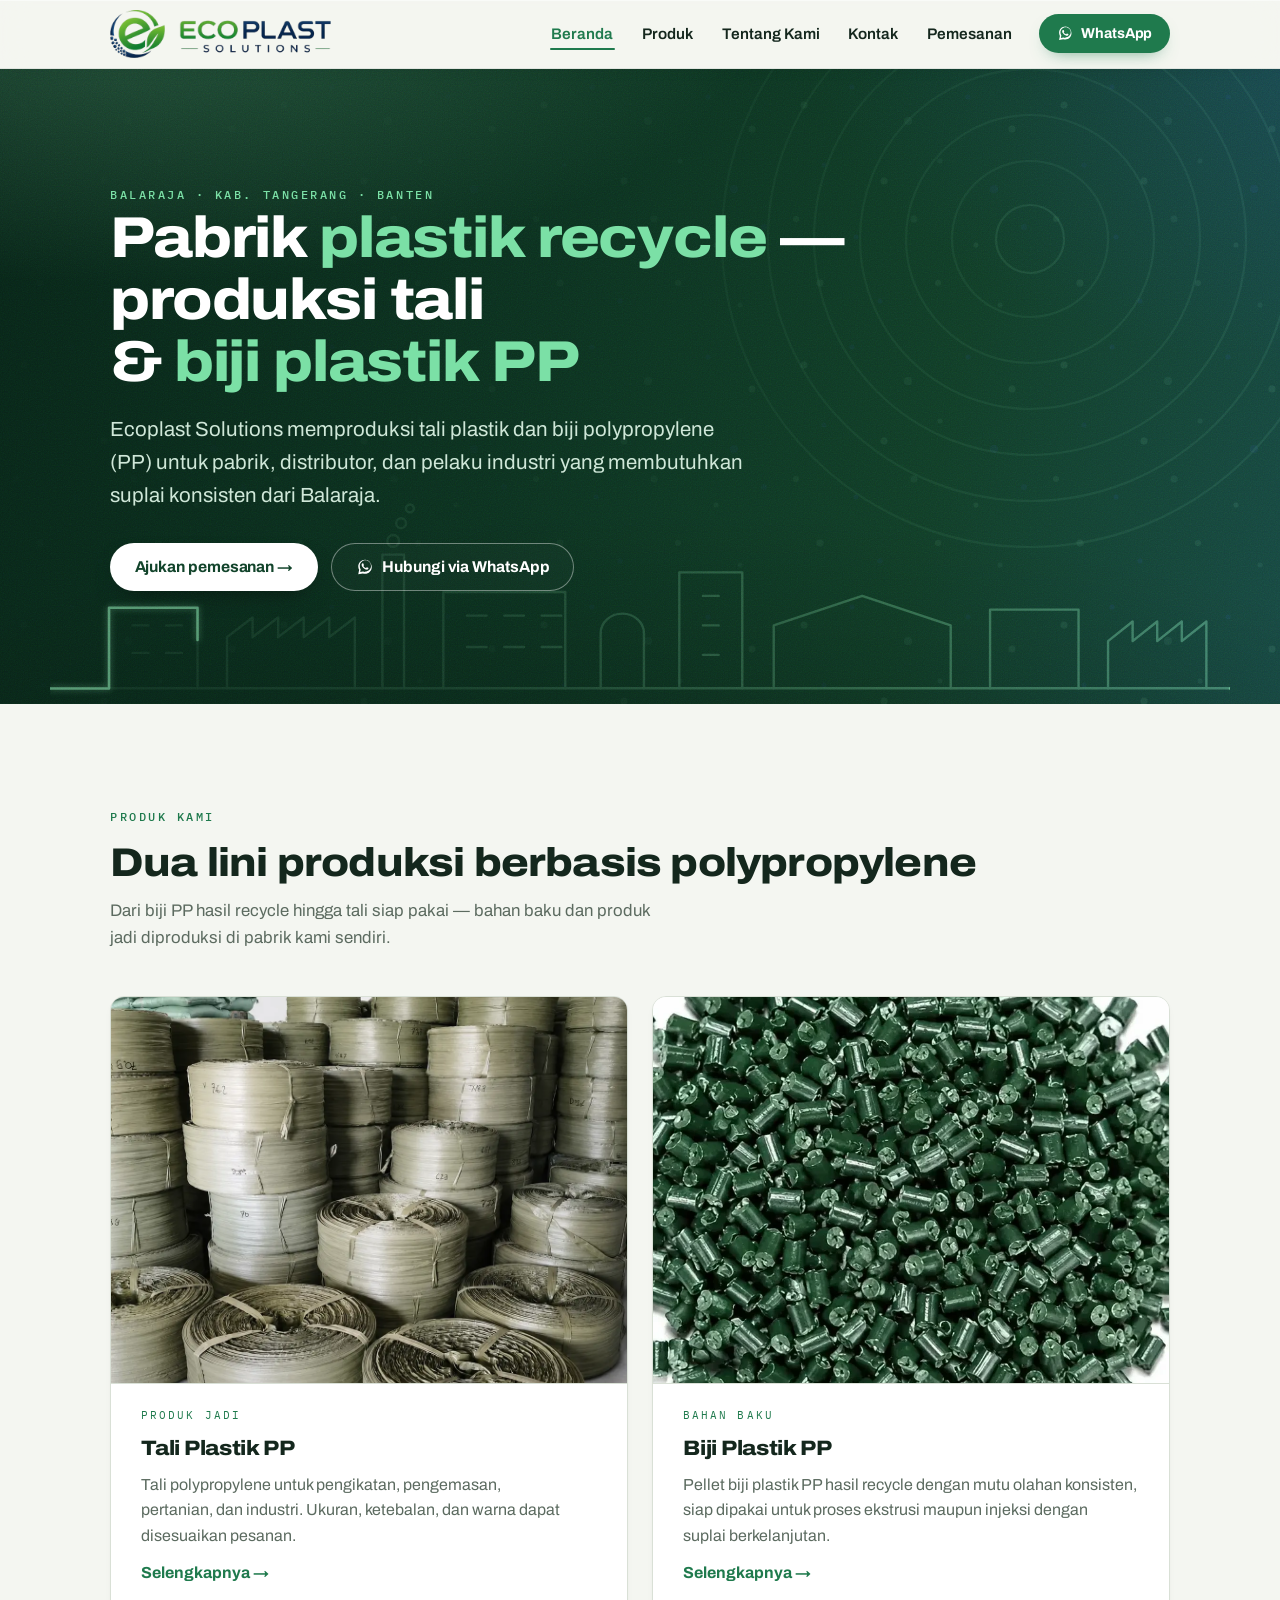
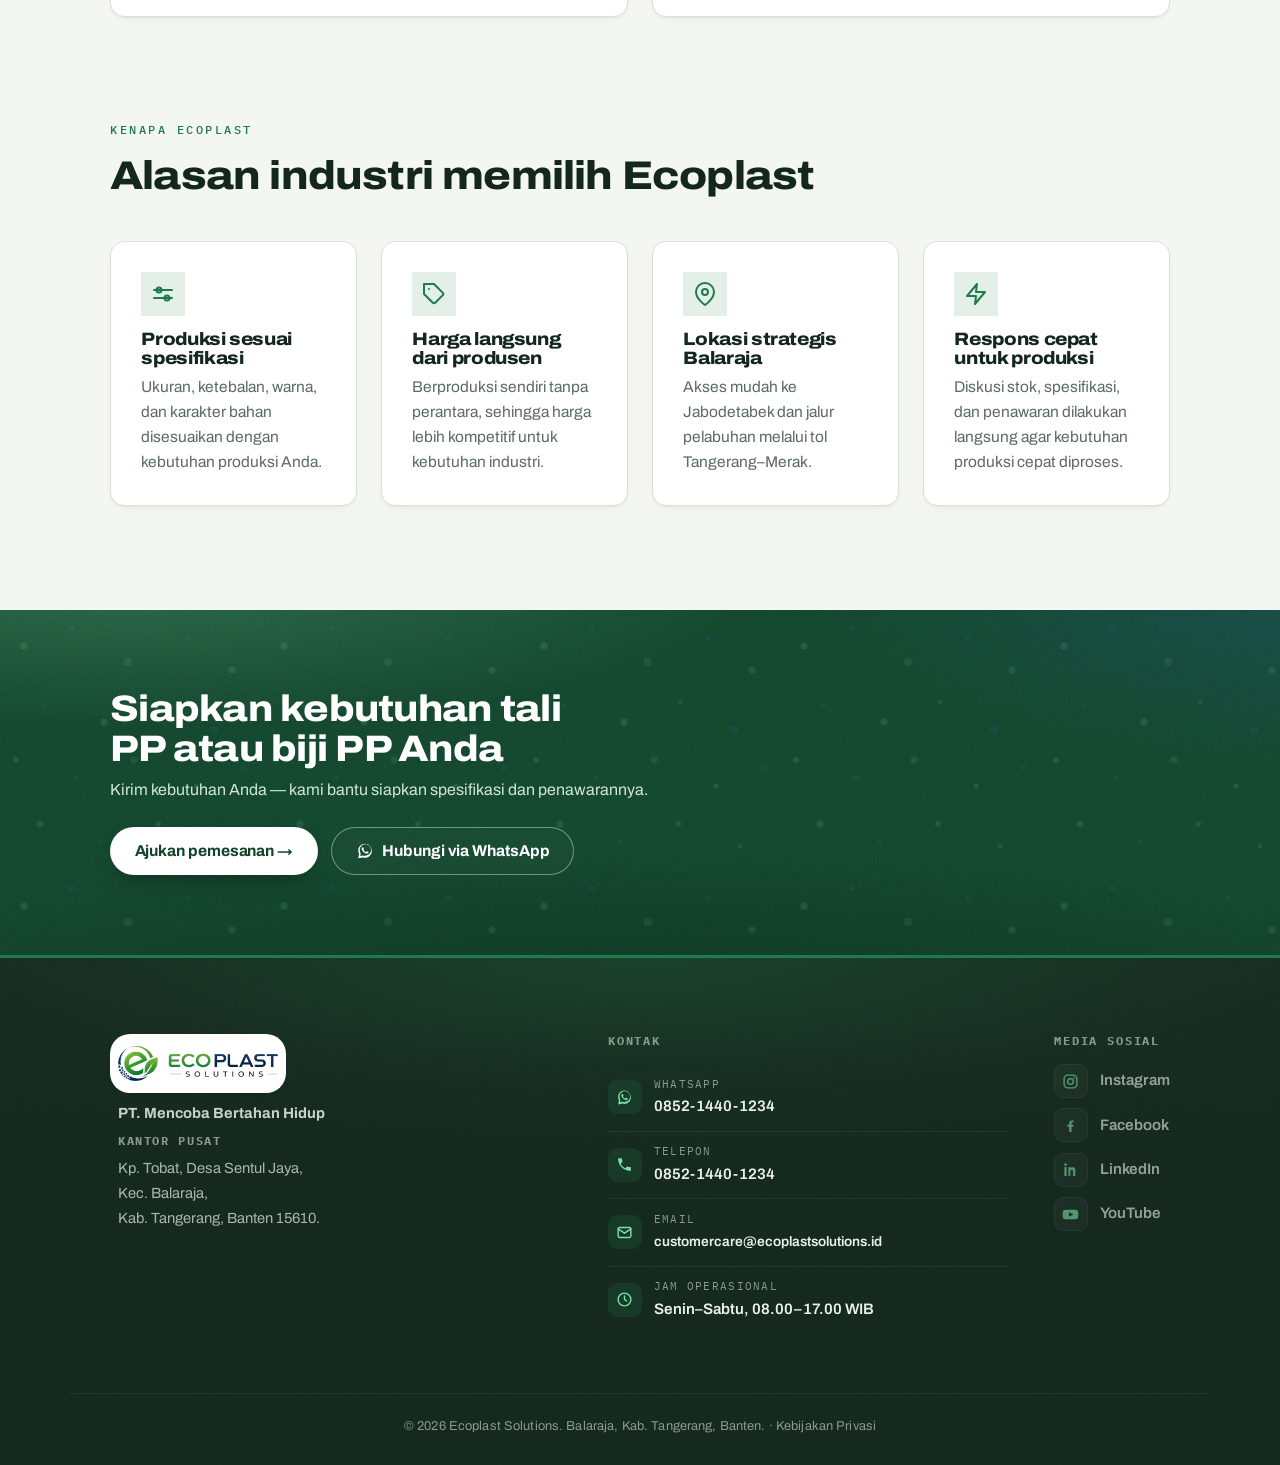
==== index.html @ 9cff0c55 "Zoom galeri mesin dikalemkan; judul Lokasi diganti Dua permintaan pemilik dalam satu perubahan.  1. " ====
<!DOCTYPE html>
<html lang="id">
<head>
  <meta charset="UTF-8" />
  <meta name="viewport" content="width=device-width, initial-scale=1.0" />
  <title>Pabrik Plastik Recycle — Tali & Biji Plastik PP | Ecoplast Solutions</title>
  <meta name="description" content="Pabrik plastik recycle yang memproduksi biji plastik PP dan tali plastik PP untuk kebutuhan industri. Ecoplast Solutions — Balaraja, Kab. Tangerang, Banten." />
  <meta name="keywords" content="tali plastik, biji plastik, polypropylene, PP, produsen tali plastik PP, pabrik biji plastik, pabrik plastik recycle, pabrik plastik recycle biji plastik, pabrik daur ulang plastik, Ecoplast Solutions, Indonesia, Tangerang, Balaraja, Banten" />
  <meta name="robots" content="index, follow, max-snippet:-1, max-image-preview:large" />

  <link rel="canonical" href="https://ecoplastsolutions.id/" />
  <meta property="og:type" content="website" />
  <meta property="og:site_name" content="Ecoplast Solutions" />
  <meta property="og:locale" content="id_ID" />
  <meta property="og:title" content="Pabrik Plastik Recycle — Tali & Biji Plastik PP | Ecoplast Solutions" />
  <meta property="og:description" content="Pabrik plastik recycle: biji plastik PP dan tali plastik PP untuk pabrik, distributor, dan pelaku industri. Balaraja, Kab. Tangerang, Banten." />
  <meta property="og:url" content="https://ecoplastsolutions.id/" />
  <meta property="og:image" content="https://ecoplastsolutions.id/assets/og-image.png" />
  <meta property="og:image:width" content="1200" />
  <meta property="og:image:height" content="630" />
  <meta property="og:image:alt" content="Logo Ecoplast Solutions — produksi tali plastik &amp; biji plastik PP, Balaraja, Kab. Tangerang, Banten" />
  <meta name="twitter:card" content="summary_large_image" />

  <meta name="geo.region" content="ID-BT" />
  <meta name="geo.placename" content="Balaraja, Kabupaten Tangerang" />
  <meta name="geo.position" content="-6.2077458;106.4389806" />
  <meta name="ICBM" content="-6.2077458, 106.4389806" />

  <link rel="icon" href="/favicon.ico" sizes="16x16 32x32 48x48" />
  <link rel="icon" type="image/png" href="/favicon-32x32.png" sizes="32x32" />
  <link rel="icon" type="image/png" href="/favicon-48x48.png" sizes="48x48" />
  <link rel="apple-touch-icon" href="/apple-touch-icon.png" />
  <meta name="theme-color" content="#12442B" />
  <meta name="msapplication-TileColor" content="#12442B" />

  <link rel="preconnect" href="https://fonts.googleapis.com" />
  <link rel="preconnect" href="https://fonts.gstatic.com" crossorigin />
  <link href="https://fonts.googleapis.com/css2?family=Archivo:wght@400;500;600;700;800;900&family=IBM+Plex+Mono:wght@400;500&display=swap" rel="stylesheet" />
  <link rel="stylesheet" href="/styles.css?v=20260905s" />
  <link rel="stylesheet" href="/responsive.css?v=20260905s" />

  <script type="application/ld+json">
  {
    "@context": "https://schema.org",
    "@graph": [
      {
        "@type": "LocalBusiness",
        "@id": "https://ecoplastsolutions.id/#business",
        "name": "Ecoplast Solutions",
        "legalName": "PT. Mencoba Bertahan Hidup",
        "url": "https://ecoplastsolutions.id/",
        "logo": "https://ecoplastsolutions.id/assets/logo-full.png",
        "image": "https://ecoplastsolutions.id/assets/og-image.png",
        "description": "Pabrik plastik recycle yang memproduksi tali plastik dan biji plastik polypropylene (PP) untuk kebutuhan industri di Balaraja, Kabupaten Tangerang, Banten.",
        "keywords": "tali plastik PP, biji plastik PP, polypropylene, produsen plastik, pabrik plastik recycle, pabrik plastik recycle biji plastik, daur ulang plastik, Balaraja, Kabupaten Tangerang, Banten, Indonesia",
        "telephone": "+6285214401234",
        "email": "customercare@ecoplastsolutions.id",
        "address": {
          "@type": "PostalAddress",
          "streetAddress": "Kp. Tobat, Desa Sentul Jaya, Kec. Balaraja, Kab. Tangerang",
          "addressLocality": "Balaraja",
          "addressRegion": "Banten",
          "postalCode": "15610",
          "addressCountry": "ID"
        },
        "geo": {
          "@type": "GeoCoordinates",
          "latitude": -6.2077458,
          "longitude": 106.4389806
        },
        "hasMap": "https://www.google.com/maps?cid=893561851054800034",
        "openingHoursSpecification": [
          {
            "@type": "OpeningHoursSpecification",
            "dayOfWeek": [
              "Monday",
              "Tuesday",
              "Wednesday",
              "Thursday",
              "Friday",
              "Saturday"
            ],
            "opens": "08:00",
            "closes": "17:00"
          }
        ],
        "areaServed": [
          {
            "@type": "Country",
            "name": "Indonesia"
          },
          {
            "@type": "AdministrativeArea",
            "name": "Banten"
          },
          {
            "@type": "AdministrativeArea",
            "name": "DKI Jakarta"
          },
          {
            "@type": "AdministrativeArea",
            "name": "Jawa Barat"
          }
        ]
      },
      {
        "@type": "WebSite",
        "@id": "https://ecoplastsolutions.id/#website",
        "url": "https://ecoplastsolutions.id/",
        "name": "Ecoplast Solutions",
        "inLanguage": "id-ID",
        "publisher": {
          "@id": "https://ecoplastsolutions.id/#business"
        }
      },
      {
        "@type": "WebPage",
        "@id": "https://ecoplastsolutions.id/#webpage",
        "url": "https://ecoplastsolutions.id/",
        "name": "Pabrik Plastik Recycle — Tali & Biji Plastik PP | Ecoplast Solutions",
        "isPartOf": {
          "@id": "https://ecoplastsolutions.id/#website"
        },
        "about": {
          "@id": "https://ecoplastsolutions.id/#business"
        },
        "inLanguage": "id-ID"
      }
    ]
  }
  </script>
  <script>document.documentElement.classList.add('has-js');</script>
</head>
<body>
  <a class="skip-link" href="#main">Lewati ke konten</a>

  <header class="site-header">
    <div class="container">
      <a class="brand" href="/" aria-label="Ecoplast Solutions — Beranda">
        <img class="brand__mark" src="/assets/logo-lockup.png?v=1" width="570" height="124" alt="Ecoplast Solutions" />
      </a>
      <input type="checkbox" id="nav-toggle" class="nav-toggle" aria-label="Buka menu navigasi" autocomplete="off" />
      <label class="nav-burger" for="nav-toggle"><span></span><span></span><span></span></label>
      <label class="nav-overlay" for="nav-toggle" aria-hidden="true"></label>
      <nav class="nav" aria-label="Navigasi utama">
        <ul class="nav__links">
          <li><a class="nav__link" href="/" aria-current="page">Beranda</a></li>
          <li><a class="nav__link" href="/produk.html">Produk</a></li>
          <li><a class="nav__link" href="/tentang.html">Tentang Kami</a></li>
          <li><a class="nav__link" href="/kontak.html">Kontak</a></li>
          <li><a class="nav__link" href="/pemesanan.html">Pemesanan</a></li>
        </ul>
        <a class="btn btn--wa nav__cta" href="https://wa.me/6285214401234?text=Halo%20Ecoplast%20Solutions%2C%20saya%20ingin%20bertanya." target="_blank" rel="noopener">
          <svg class="wa-ico" viewBox="0 0 32 32" aria-hidden="true" fill="currentColor"><path d="M16.04 3C9.4 3 4 8.4 4 15.04c0 2.12.55 4.19 1.6 6.02L4 29l8.13-1.55a12 12 0 0 0 3.9.66h.01C22.68 28.1 28 22.7 28 16.06 28 9.42 22.68 3 16.04 3zm0 21.9c-1.2 0-2.38-.24-3.48-.72l-.25-.1-4.83.92.92-4.7-.16-.25a9.9 9.9 0 0 1-1.53-5.9c0-5.5 4.48-9.98 9.98-9.98 5.5 0 9.9 4.48 9.9 9.98 0 5.5-4.48 9.75-9.98 9.75zm5.46-7.38c-.3-.15-1.77-.87-2.04-.97-.27-.1-.47-.15-.67.15-.2.3-.77.97-.94 1.17-.17.2-.35.22-.65.07-.3-.15-1.26-.46-2.4-1.48-.89-.79-1.49-1.77-1.66-2.07-.17-.3-.02-.46.13-.61.13-.13.3-.35.45-.52.15-.17.2-.3.3-.5.1-.2.05-.37-.02-.52-.08-.15-.67-1.62-.92-2.22-.24-.58-.49-.5-.67-.51l-.57-.01c-.2 0-.52.07-.8.37-.27.3-1.05 1.02-1.05 2.5 0 1.47 1.07 2.89 1.22 3.09.15.2 2.1 3.2 5.08 4.49.71.31 1.26.49 1.69.63.71.22 1.36.19 1.87.12.57-.09 1.77-.72 2.02-1.42.25-.7.25-1.3.17-1.42-.07-.13-.27-.2-.57-.35z"/></svg>
          WhatsApp
        </a>
      </nav>
    </div>
  </header>

  <main id="main">

    <!-- Hero -->
    <section class="hero dotted hero--factory">
      <!-- Cahaya berjalan menyusuri siluet skyline pabrik. Layer statis redup =
           background CSS .hero--factory; overlay ini hanya segmen cahaya terang
           yang mengalir. Murni CSS/SVG; dimatikan saat prefers-reduced-motion. -->
      <svg class="hero__skyline" viewBox="0 0 1200 230" fill="none" aria-hidden="true" focusable="false">
        <path class="hero__skyline-run" pathLength="1000"
          d="M0 214 H60 V132 H150 V214 H180 V162 L206 142 L206 162 L232 142 L232 162 L258 142 L258 162 L284 142 L284 162 L310 142 L310 214 H338 V78 H360 V214 H400 V116 H524 V214 H560 V158 a22 20 0 0 1 44 0 V214 H640 V96 H704 V214 H736 V150 L826 120 L916 150 V214 H956 V134 H1046 V214 H1076 V166 L1101 146 L1101 166 L1126 146 L1126 166 L1151 146 L1151 166 L1176 146 L1176 214 H1200" />
      </svg>
      <div class="container">
        <div class="hero__inner">
          <span class="eyebrow on-dark">Balaraja · Kab. Tangerang · Banten</span>
          <h1>Pabrik <span class="hl-light">plastik recycle</span> — produksi tali &amp; <span class="hl-light">biji plastik PP</span></h1>
          <p class="hero__lead">Ecoplast Solutions memproduksi tali plastik dan biji polypropylene (PP) untuk pabrik, distributor, dan pelaku industri yang membutuhkan suplai konsisten dari Balaraja.</p>
          <div class="hero__actions">
            <a class="btn btn--on-dark" href="/pemesanan.html">Ajukan pemesanan →</a>
            <a class="btn btn--ghost-dark" href="https://wa.me/6285214401234?text=Halo%20Ecoplast%20Solutions%2C%20saya%20tertarik%20dengan%20tali%20plastik%20dan%20biji%20plastik%20PP." target="_blank" rel="noopener">
              <svg class="wa-ico" viewBox="0 0 32 32" aria-hidden="true" fill="currentColor"><path d="M16.04 3C9.4 3 4 8.4 4 15.04c0 2.12.55 4.19 1.6 6.02L4 29l8.13-1.55a12 12 0 0 0 3.9.66h.01C22.68 28.1 28 22.7 28 16.06 28 9.42 22.68 3 16.04 3zm0 21.9c-1.2 0-2.38-.24-3.48-.72l-.25-.1-4.83.92.92-4.7-.16-.25a9.9 9.9 0 0 1-1.53-5.9c0-5.5 4.48-9.98 9.98-9.98 5.5 0 9.9 4.48 9.9 9.98 0 5.5-4.48 9.75-9.98 9.75zm5.46-7.38c-.3-.15-1.77-.87-2.04-.97-.27-.1-.47-.15-.67.15-.2.3-.77.97-.94 1.17-.17.2-.35.22-.65.07-.3-.15-1.26-.46-2.4-1.48-.89-.79-1.49-1.77-1.66-2.07-.17-.3-.02-.46.13-.61.13-.13.3-.35.45-.52.15-.17.2-.3.3-.5.1-.2.05-.37-.02-.52-.08-.15-.67-1.62-.92-2.22-.24-.58-.49-.5-.67-.51l-.57-.01c-.2 0-.52.07-.8.37-.27.3-1.05 1.02-1.05 2.5 0 1.47 1.07 2.89 1.22 3.09.15.2 2.1 3.2 5.08 4.49.71.31 1.26.49 1.69.63.71.22 1.36.19 1.87.12.57-.09 1.77-.72 2.02-1.42.25-.7.25-1.3.17-1.42-.07-.13-.27-.2-.57-.35z"/></svg>
              Hubungi via WhatsApp
            </a>
          </div>
        </div>
      </div>
    </section>

    <!-- Ringkasan produk -->
    <section class="section">
      <div class="container">
        <div class="sec-head">
          <span class="eyebrow">Produk kami</span>
          <h2 class="h2-nowrap-lg">Dua lini produksi berbasis&nbsp;polypropylene</h2>
          <p>Dari biji PP hasil recycle hingga tali siap pakai — bahan baku dan produk jadi diproduksi di pabrik kami sendiri.</p>
        </div>
        <div class="grid grid--2">
          <a class="card pcard" href="/produk.html#tali">
            <div class="pcard__media">
              <img class="pcard__img" src="/assets/product/tali.webp" alt="Gulungan tali plastik PP di gudang produksi" width="1086" height="1448" loading="lazy" />
            </div>
            <span class="pcard__tag">Produk jadi</span>
            <h3>Tali Plastik PP</h3>
            <p>Tali polypropylene untuk pengikatan, pengemasan, pertanian, dan industri. Ukuran, ketebalan, dan warna dapat disesuaikan pesanan.</p>
            <span class="pcard__more">Selengkapnya →</span>
          </a>
          <a class="card pcard" href="/produk.html#biji">
            <div class="pcard__media">
              <img class="pcard__img" src="/assets/product/biji1.webp" alt="Biji plastik PP (pellet) warna hijau" width="789" height="1052" loading="lazy" />
            </div>
            <span class="pcard__tag">Bahan baku</span>
            <h3>Biji Plastik PP</h3>
            <p>Pellet biji plastik PP hasil recycle dengan mutu olahan konsisten, siap dipakai untuk proses ekstrusi maupun injeksi dengan suplai berkelanjutan.</p>
            <span class="pcard__more">Selengkapnya →</span>
          </a>
        </div>
      </div>
    </section>

    <!-- Keunggulan -->
    <section class="section" style="padding-top:0">
      <div class="container">
        <div class="sec-head">
          <span class="eyebrow">Kenapa Ecoplast</span>
          <h2 class="h2-nowrap-lg">Alasan industri memilih Ecoplast</h2>
        </div>
        <div class="grid grid--4">
          <div class="card feature">
            <span class="feature__ico">
              <svg width="24" height="24" viewBox="0 0 24 24" fill="none" stroke="currentColor" stroke-width="2" stroke-linecap="round" stroke-linejoin="round" aria-hidden="true">
                <line x1="3" y1="8" x2="21" y2="8" />
                <line x1="3" y1="16" x2="21" y2="16" />
                <circle cx="8" cy="8" r="2.5" />
                <circle cx="16" cy="16" r="2.5" />
              </svg>
            </span>
            <h3>Produksi sesuai spesifikasi</h3>
            <p>Ukuran, ketebalan, warna, dan karakter bahan disesuaikan dengan kebutuhan produksi Anda.</p>
          </div>
          <div class="card feature">
            <span class="feature__ico">
              <svg width="24" height="24" viewBox="0 0 24 24" fill="none" stroke="currentColor" stroke-width="2" stroke-linecap="round" stroke-linejoin="round" aria-hidden="true">
                <path d="M20.59 13.41l-7.17 7.17a2 2 0 0 1-2.83 0L2 12V2h10l8.59 8.59a2 2 0 0 1 0 2.82z" />
                <line x1="7" y1="7" x2="7.01" y2="7" />
              </svg>
            </span>
            <h3>Harga langsung dari produsen</h3>
            <p>Berproduksi sendiri tanpa perantara, sehingga harga lebih kompetitif untuk kebutuhan industri.</p>
          </div>
          <div class="card feature">
            <span class="feature__ico">
              <svg width="24" height="24" viewBox="0 0 24 24" fill="none" stroke="currentColor" stroke-width="2" stroke-linecap="round" stroke-linejoin="round" aria-hidden="true">
                <path d="M21 10c0 7-9 13-9 13s-9-6-9-13a9 9 0 0 1 18 0z" />
                <circle cx="12" cy="10" r="3" />
              </svg>
            </span>
            <h3>Lokasi strategis Balaraja</h3>
            <p>Akses mudah ke Jabodetabek dan jalur pelabuhan melalui tol Tangerang–Merak.</p>
          </div>
          <div class="card feature">
            <span class="feature__ico">
              <svg width="24" height="24" viewBox="0 0 24 24" fill="none" stroke="currentColor" stroke-width="2" stroke-linecap="round" stroke-linejoin="round" aria-hidden="true">
                <polygon points="13 2 3 14 12 14 11 22 21 10 12 10 13 2" />
              </svg>
            </span>
            <h3>Respons cepat untuk produksi</h3>
            <p>Diskusi stok, spesifikasi, dan penawaran dilakukan langsung agar kebutuhan produksi cepat diproses.</p>
          </div>
        </div>
      </div>
    </section>

    <!-- CTA band -->
    <section class="cta-band dotted">
      <div class="container">
        <div>
          <h2>Siapkan kebutuhan tali PP atau biji PP Anda</h2>
          <p>Kirim kebutuhan Anda — kami bantu siapkan spesifikasi dan penawarannya.</p>
        </div>
        <div class="cta-band__actions">
          <a class="btn btn--on-dark" href="/pemesanan.html">Ajukan pemesanan →</a>
          <a class="btn btn--ghost-dark" href="https://wa.me/6285214401234?text=Halo%20Ecoplast%20Solutions%2C%20saya%20butuh%20tali%20PP%20atau%20bahan%20baku%20biji%20PP." target="_blank" rel="noopener">
            <svg class="wa-ico" viewBox="0 0 32 32" aria-hidden="true" fill="currentColor"><path d="M16.04 3C9.4 3 4 8.4 4 15.04c0 2.12.55 4.19 1.6 6.02L4 29l8.13-1.55a12 12 0 0 0 3.9.66h.01C22.68 28.1 28 22.7 28 16.06 28 9.42 22.68 3 16.04 3zm0 21.9c-1.2 0-2.38-.24-3.48-.72l-.25-.1-4.83.92.92-4.7-.16-.25a9.9 9.9 0 0 1-1.53-5.9c0-5.5 4.48-9.98 9.98-9.98 5.5 0 9.9 4.48 9.9 9.98 0 5.5-4.48 9.75-9.98 9.75zm5.46-7.38c-.3-.15-1.77-.87-2.04-.97-.27-.1-.47-.15-.67.15-.2.3-.77.97-.94 1.17-.17.2-.35.22-.65.07-.3-.15-1.26-.46-2.4-1.48-.89-.79-1.49-1.77-1.66-2.07-.17-.3-.02-.46.13-.61.13-.13.3-.35.45-.52.15-.17.2-.3.3-.5.1-.2.05-.37-.02-.52-.08-.15-.67-1.62-.92-2.22-.24-.58-.49-.5-.67-.51l-.57-.01c-.2 0-.52.07-.8.37-.27.3-1.05 1.02-1.05 2.5 0 1.47 1.07 2.89 1.22 3.09.15.2 2.1 3.2 5.08 4.49.71.31 1.26.49 1.69.63.71.22 1.36.19 1.87.12.57-.09 1.77-.72 2.02-1.42.25-.7.25-1.3.17-1.42-.07-.13-.27-.2-.57-.35z"/></svg>
            Hubungi via WhatsApp
          </a>
        </div>
      </div>
    </section>

  </main>

  <footer class="site-footer">
    <div class="container">
      <div class="foot-cols">
      <div class="foot-info">
        <a class="foot-brand" href="/" aria-label="Ecoplast Solutions — Beranda">
          <img class="foot-brand__mark" src="/assets/logo-lockup.png?v=1" width="570" height="124" alt="Ecoplast Solutions" />
        </a>
        <p class="foot-address">
          <span class="foot-address__org">PT. Mencoba Bertahan Hidup</span>
          <strong>Kantor Pusat</strong>
          Kp. Tobat, Desa Sentul Jaya, Kec. Balaraja,<br />
          Kab. Tangerang, Banten 15610.
        </p>
      </div>
      <div class="foot-col">
        <h3>Kontak</h3>
        <div class="fc">
          <div class="fc-row">
            <span class="fc-ico"><svg viewBox="0 0 32 32" fill="currentColor" aria-hidden="true"><path d="M16.04 3C9.4 3 4 8.4 4 15.04c0 2.12.55 4.19 1.6 6.02L4 29l8.13-1.55a12 12 0 0 0 3.9.66h.01C22.68 28.1 28 22.7 28 16.06 28 9.42 22.68 3 16.04 3zm0 21.9c-1.2 0-2.38-.24-3.48-.72l-.25-.1-4.83.92.92-4.7-.16-.25a9.9 9.9 0 0 1-1.53-5.9c0-5.5 4.48-9.98 9.98-9.98 5.5 0 9.9 4.48 9.9 9.98 0 5.5-4.48 9.75-9.98 9.75zm5.46-7.38c-.3-.15-1.77-.87-2.04-.97-.27-.1-.47-.15-.67.15-.2.3-.77.97-.94 1.17-.17.2-.35.22-.65.07-.3-.15-1.26-.46-2.4-1.48-.89-.79-1.49-1.77-1.66-2.07-.17-.3-.02-.46.13-.61.13-.13.3-.35.45-.52.15-.17.2-.3.3-.5.1-.2.05-.37-.02-.52-.08-.15-.67-1.62-.92-2.22-.24-.58-.49-.5-.67-.51l-.57-.01c-.2 0-.52.07-.8.37-.27.3-1.05 1.02-1.05 2.5 0 1.47 1.07 2.89 1.22 3.09.15.2 2.1 3.2 5.08 4.49.71.31 1.26.49 1.69.63.71.22 1.36.19 1.87.12.57-.09 1.77-.72 2.02-1.42.25-.7.25-1.3.17-1.42-.07-.13-.27-.2-.57-.35z"/></svg></span>
            <div>
              <span class="fc-label">WhatsApp</span>
              <a class="fc-val" href="https://wa.me/6285214401234?text=Halo%20Ecoplast%20Solutions%2C%20saya%20ingin%20bertanya." target="_blank" rel="noopener">0852-1440-1234</a>
            </div>
          </div>
          <hr class="fc-divider" />
          <div class="fc-row">
            <span class="fc-ico"><svg viewBox="0 0 24 24" fill="currentColor" aria-hidden="true"><path d="M6.6 10.8c1.4 2.8 3.8 5.1 6.6 6.6l2.2-2.2c.3-.3.7-.4 1-.2 1.1.4 2.3.6 3.6.6.6 0 1 .4 1 1V20c0 .6-.4 1-1 1C10.6 21 3 13.4 3 4c0-.6.4-1 1-1h3.5c.6 0 1 .4 1 1 0 1.2.2 2.4.6 3.6.1.4 0 .8-.3 1l-2.2 2.2z"/></svg></span>
            <div>
              <span class="fc-label">Telepon</span>
              <a class="fc-val" href="tel:+6285214401234">0852-1440-1234</a>
            </div>
          </div>
          <hr class="fc-divider" />
          <div class="fc-row">
            <span class="fc-ico"><svg viewBox="0 0 24 24" fill="none" stroke="currentColor" stroke-width="2" stroke-linecap="round" stroke-linejoin="round" aria-hidden="true"><rect x="3" y="5" width="18" height="14" rx="2"/><path d="m3 7 9 6 9-6"/></svg></span>
            <div>
              <span class="fc-label">Email</span>
              <a class="fc-val fc-val--email" href="mailto:customercare@ecoplastsolutions.id">customercare@<wbr />ecoplastsolutions.id</a>
            </div>
          </div>
          <hr class="fc-divider" />
          <div class="fc-row">
            <span class="fc-ico"><svg viewBox="0 0 24 24" fill="none" stroke="currentColor" stroke-width="2" stroke-linecap="round" stroke-linejoin="round" aria-hidden="true"><circle cx="12" cy="12" r="9"/><path d="M12 7v5l3 2"/></svg></span>
            <div>
              <span class="fc-label">Jam Operasional</span>
              <span class="fc-val">Senin–Sabtu, 08.00–17.00 WIB</span>
            </div>
          </div>
        </div>
      </div>
      <div class="foot-col">
        <h3>Media Sosial</h3>
        <ul class="foot-social">
          <li class="fsoc">
            <span class="fsoc-ico"><svg viewBox="0 0 24 24" fill="none" stroke="currentColor" stroke-width="2" aria-hidden="true"><rect x="3" y="3" width="18" height="18" rx="5"/><circle cx="12" cy="12" r="4"/><circle cx="17.2" cy="6.8" r="1.2" fill="currentColor" stroke="none"/></svg></span>
            <div>
              <span class="fsoc-name">Instagram</span>
            </div>
          </li>
          <li class="fsoc">
            <span class="fsoc-ico"><svg viewBox="0 0 24 24" fill="currentColor" aria-hidden="true"><path d="M13.5 21v-7.3h2.5l.4-2.9h-2.9V8.9c0-.8.2-1.4 1.4-1.4h1.5V4.9c-.3 0-1.3-.1-2.4-.1-2.3 0-3.9 1.4-3.9 4v2.1H7.6v2.9h2.5V21h3.4z"/></svg></span>
            <div>
              <span class="fsoc-name">Facebook</span>
            </div>
          </li>
          <li class="fsoc">
            <span class="fsoc-ico"><svg viewBox="0 0 24 24" fill="currentColor" aria-hidden="true"><path d="M6.94 5A1.94 1.94 0 1 1 3.06 5a1.94 1.94 0 0 1 3.88 0zM3.4 8.6h3.1V21H3.4V8.6zm5.7 0h2.97v1.7h.04c.41-.78 1.42-1.6 2.93-1.6 3.13 0 3.71 2.06 3.71 4.74V21h-3.1v-5.5c0-1.31-.02-3-1.83-3-1.83 0-2.11 1.43-2.11 2.9V21H9.1V8.6z"/></svg></span>
            <div>
              <span class="fsoc-name">LinkedIn</span>
            </div>
          </li>
          <li class="fsoc">
            <span class="fsoc-ico"><svg viewBox="0 0 24 24" fill="currentColor" aria-hidden="true"><path d="M23 12s0-3.2-.4-4.7c-.2-.8-.9-1.5-1.7-1.7C19.4 5.2 12 5.2 12 5.2s-7.4 0-8.9.4c-.8.2-1.5.9-1.7 1.7C1 8.8 1 12 1 12s0 3.2.4 4.7c.2.8.9 1.5 1.7 1.7 1.5.4 8.9.4 8.9.4s7.4 0 8.9-.4c.8-.2 1.5-.9 1.7-1.7.4-1.5.4-4.7.4-4.7zM9.8 15.3V8.7l6.3 3.3-6.3 3.3z"/></svg></span>
            <div>
              <span class="fsoc-name">YouTube</span>
            </div>
          </li>
        </ul>
      </div>
      </div>
    </div>
    <div class="foot-bottom">© <span class="js-year">2026</span> Ecoplast Solutions. Balaraja, Kab. Tangerang, Banten.<a class="foot-bottom__privacy" href="/kebijakan-privasi.html">Kebijakan Privasi</a></div>
  </footer>

  <script>
    document.querySelectorAll(".js-year").forEach(function(e){e.textContent=new Date().getFullYear();});
    /* Tutup drawer saat halaman dipulihkan dari RIWAYAT (tombol Back).
       Menu = checkbox CSS-only, dan browser memulihkan state checkbox saat navigasi
       riwayat -> halaman sebelumnya muncul dengan drawer sudah terbuka, seolah
       hamburger membuka sendiri. Perlu DUA lapis karena mekanismenya dua:
       (1) autocomplete="off" di <input> mematikan pemulihan state form biasa, dan
           itu jalan walau JS mati;
       (2) bfcache mengembalikan DOM apa adanya sehingga atribut itu TIDAK menolong
           -> pageshow yang menanganinya.
       Baris t.checked=false di luar handler menutup drawer sebelum cat pertama
       pada pemulihan non-bfcache, supaya tak ada kedipan. */
    (function(){
      var t=document.getElementById("nav-toggle");
      if(!t)return;
      t.checked=false;
      window.addEventListener("pageshow",function(){t.checked=false;});
    })();
    /* Reveal saat masuk layar. Daftar SEL harus sama dgn selector .has-js di styles.css. */
    (function(){
      var SEL=".hero__inner > *, .sec-head, .pcard, .feature, .prod, .step, .card, .gshot, .map-block, .cta-band .container > *";
      var els=[].slice.call(document.querySelectorAll(SEL));
      if(!els.length)return;
      if(!("IntersectionObserver" in window)){els.forEach(function(el){el.classList.add("in");});return;}
      els.forEach(function(el){
        var sibs=[].slice.call(el.parentNode.children).filter(function(c){return els.indexOf(c)>-1;});
        var i=sibs.indexOf(el);
        if(i>0)el.style.transitionDelay=Math.min(i,5)*0.12+"s";
      });
      var io=new IntersectionObserver(function(ents){
        ents.forEach(function(e){if(e.isIntersecting){e.target.classList.add("in");io.unobserve(e.target);}});
      },{rootMargin:"0px 0px -8% 0px",threshold:0.08});
      els.forEach(function(el){io.observe(el);});
    })();
  </script>
</body>
</html>
---- styles.css ----
/* ==========================================================================
   Ecoplast Solutions — styles.css (single stylesheet for all pages)
   Static HTML + CSS. No build step, no framework.
   ========================================================================== */

:root {
  --bg: #F4F6F1;
  --ink: #14271D;
  --green: #1F7A4D;
  --green-deep: #12442B;
  --blue: #2B5CB8;
  --muted: #5C6B60;
  --line: #D9E0D6;

  --green-light: #7BE0A6;      /* highlight on dark backgrounds */

  /* GOLD — SATU pemakaian saja: bulatan nomor alur produksi (.step__n) saat hover.
     Sama seperti --blue, artinya dijaga tunggal supaya tetap berarti; begitu
     disebar ke elemen lain ia kembali jadi dekorasi.

     Pasangan ini DIPILIH PEMILIK dari perbandingan yang dirender & dilihat
     (11 Sep 2026), setelah usulan awal yang lebih gelap ditolak: "warna goldnya
     kurang pas". Ia paling dekat ke golden yellow di antara kandidat yang dicoba.

     KONSEKUENSI YANG SUDAH DISAMPAIKAN & DITERIMA: angkanya tetap PUTIH
     (permintaan pemilik juga), dan putih di atas warna seterang ini cuma
     **2,42:1** di titik terbaiknya — di bawah ambang WCAG 4,5:1 untuk teks kecil.
     Itu bukan kelalaian, itu pilihan sadar: pemilik lebih mengutamakan warnanya.
     Angka pada `.step__n` juga bukan pembawa makna — judul & deskripsi tiap
     langkah ada di `<h3>`/`<p>` di bawahnya, dan urutannya sudah dibawa `<ol>`,
     jadi yang hilang adalah kenyamanan baca, bukan informasi.
     **Kalau kelak ingin lolos ambang tanpa mengubah warnanya**, jalannya cuma
     satu dan sudah diukur: ganti warna angka dari putih ke `var(--ink)` →
     **4,73:1**. Jangan menambal dengan text-shadow/-webkit-text-stroke; trik
     semacam itu sudah pernah ditolak di footer.
     Tanpa gradasi rata pun sama saja — yang menentukan terangnya warna, bukan
     titik berhentinya. */
  --gold: #F2E3A8;             /* ujung terang gradasi */
  --gold-deep: #A88A2A;        /* ujung gelap gradasi */

  /* Warna wordmark dari LOGO ASLI (kiblat): ECO = hijau, PLAST + SOLUTIONS = navy.
     Dipakai di lockup header & footer agar warna teks brand persis logo. */
  --brand-green: #3E9B37;      /* huruf "ECO" */
  --brand-navy:  #173B5C;      /* huruf "PLAST" & "SOLUTIONS" */

  --radius: 14px;
  --radius-lg: 20px;
  --card-pad: clamp(1.4rem, 3vw, 1.9rem);
  --maxw: 1140px;
  --space: clamp(3.75rem, 8.5vw, 6.5rem);

  /* Elevation — soft, layered, low-opacity (premium depth, not heavy drop shadows) */
  --shadow-sm: 0 1px 2px rgba(18,39,29,.04), 0 4px 12px -6px rgba(18,39,29,.10);
  --shadow-md: 0 6px 16px -8px rgba(18,39,29,.12), 0 14px 34px -18px rgba(18,68,43,.24);
  --shadow-lg: 0 14px 40px -16px rgba(18,68,43,.30), 0 6px 16px -10px rgba(18,39,29,.14);

  /* Motion — one easing + duration scale for a coherent feel across the site */
  --ease: cubic-bezier(.4, 0, .2, 1);
  --ease-out: cubic-bezier(.16, 1, .3, 1);
  --dur: .22s;
  --dur-slow: .4s;
  --dur-reveal: 1.1s; /* khusus reveal scroll-in — lambat & elegan (bukan kaku) */

  --font-sans: "Archivo", system-ui, -apple-system, Segoe UI, Roboto, sans-serif;
  --font-mono: "IBM Plex Mono", ui-monospace, SFMono-Regular, Menlo, monospace;
}

/* ---- Reset ---- */
*, *::before, *::after { margin: 0; padding: 0; box-sizing: border-box; }

html {
  scroll-behavior: smooth;
  scroll-padding-top: 84px;
  -webkit-text-size-adjust: 100%;
  overflow-x: clip;   /* lihat catatan di body — `clip`, JANGAN `hidden` (sticky header) */
}

body {
  font-family: var(--font-sans);
  font-optical-sizing: auto;
  background: var(--bg);
  color: var(--ink);
  line-height: 1.6;
  -webkit-font-smoothing: antialiased;
  text-rendering: optimizeLegibility;
  /* Jaring pengaman scroll horizontal. Pakai `clip`, BUKAN `hidden`:
     `overflow-x: hidden` + `overflow-y: visible` membuat overflow-y ikut jadi
     `auto`, jadi body berubah menjadi scroll container → ada dua scroller
     bersarang (html + body). Itu sumber halaman terasa "bergeser" saat drawer
     mobile menggeser masuk, dan bisa mematahkan `position: sticky` header.
     `clip` mengklip tanpa membuat scroll container. `hidden` disimpan sebagai
     fallback untuk browser yang belum mengenal `clip`. */
  overflow-x: hidden;
  overflow-x: clip;
}

img { max-width: 100%; display: block; }
a { color: inherit; }
p { text-wrap: pretty; }

h1, h2, h3 {
  font-family: var(--font-sans);
  font-variation-settings: "wdth" 112;
  font-weight: 800;
  line-height: 1.08;
  letter-spacing: -0.02em;
  color: var(--ink);
  text-wrap: balance;
}

/* ---- Layout helpers ---- */
.container { width: 100%; max-width: var(--maxw); margin-inline: auto; padding-inline: clamp(1.25rem, 4vw, 2.5rem); }
.section { padding-block: var(--space); }
/* Section yang merupakan LANJUTAN dari section di atasnya, bukan topik baru.
   Dua .section beruntun menumpuk padding: var(--space) bawah + var(--space) atas
   = 208px di >=1280px. Untuk topik yang berbeda itu pas, tapi di pemesanan.html
   "Syarat pemesanan" adalah pengantar yang langsung menuju formulirnya, dan jeda
   selebar itu terbaca seperti pindah halaman (dilaporkan pemilik). Padding atas
   dinolkan supaya jaraknya kembali satu var(--space) — tetap memakai token yang
   sama, bukan angka karangan. */
.section--tight { padding-top: 0; }

.eyebrow {
  font-family: var(--font-mono);
  font-size: 0.72rem;
  font-weight: 500;
  letter-spacing: 0.22em;
  text-transform: uppercase;
  color: var(--green);
}
.eyebrow.on-dark { color: var(--green-light); }

.lead { font-size: clamp(1.05rem, 1.8vw, 1.25rem); line-height: 1.62; color: var(--muted); max-width: 60ch; letter-spacing: -0.005em; }
/* `.lead` punya DUA peran, dan warnanya ikut perannya:
   - di bawah `<h2>` (mis. `produk.html`) ia kalimat pengantar → `--muted`, sengaja
     lebih redup dari judulnya;
   - di dalam `.card` (mis. profil di `tentang.html`) ia SATU-SATUNYA isi kartu,
     jadi ia teks utama, bukan pendukung → `--ink`.
   Dulu yang kedua ditulis sebagai `style="color:var(--ink)"` inline di dua
   paragraf `tentang.html`. Hasilnya sama, tapi kelas yang sama jadi tampil dua
   warna tanpa jejak apa pun di stylesheet — audit warna teks 11 Sep 2026
   menandainya sebagai tidak konsisten justru karena tak ada aturannya di sini.
   Dipindahkan jadi aturan bernama; tampilannya tidak berubah sedikit pun.
   `produk.html` tidak terpengaruh: `.lead` di sana ada di `.prod__body`, bukan
   di dalam `.card`. */
.card .lead { color: var(--ink); }
/* Paragraf biasa di dalam kartu = teks pendukung → `--muted`, dan `<strong>` di
   dalamnya kembali ke `--ink` supaya penegasannya tetap terbaca. Sebelum 11 Sep
   2026 kedua hal ini ditulis sebagai `style="color:…"` inline di SETIAP paragraf
   (`tentang.html` bagian Lokasi, dan seluruh `kebijakan-privasi.html` yang memang
   dirakit dengan inline style) — 17 tempelan yang semuanya mengulang nilai yang
   sama. Dijadikan aturan supaya warnanya punya satu sumber.
   Tanda `>` (anak LANGSUNG) disengaja: tanpa itu paragraf yang ter-nest di dalam
   komponen lain ikut terseret.
   Yang TIDAK boleh ikut berubah dan sudah dicek menang spesifisitas:
   `.quote-card p { color: #CFE7D8 }` (0,2,0) — kartu gelap di `kontak.html`,
   kalau ikut jadi muted ia nyaris tak terbaca; dan `.feature p` (0,1,1, ditulis
   belakangan) yang nilainya memang sudah `--muted`. `.card .lead` (0,2,0) juga
   tetap menang atas aturan ini (0,1,1), jadi lead di kartu tetap `--ink`. */
.card > p { color: var(--muted); }
.card > p strong { color: var(--ink); }
/* Tautan di dalam paragraf isi. Dasarnya `a { color: inherit }`, jadi tanpa kelas
   ini tautan dalam teks tidak terlihat sebagai tautan sama sekali. Hijau dipilih
   karena itu sudah warna hover tautan di tempat lain (`a.crow__val:hover`).
   Dibuat 11 Sep 2026 untuk menggantikan pemakaian `.fc-val` yang keliru di
   `kebijakan-privasi.html`: `.fc-val` itu kelas FOOTER — warnanya `#EAF1EB`
   untuk latar gelap dan ber-`white-space: nowrap` — jadi di badan teks ia harus
   ditambal `style="color:var(--green)"` supaya terbaca, sementara `nowrap`-nya
   tetap terbawa diam-diam. */
.link-inline { color: var(--green); font-weight: 600; text-decoration: none; }
.link-inline:hover { text-decoration: underline; }
/* frasa highlight: warna + jaga tidak terpecah tengah kata antar-baris */
.hl-light { color: var(--green-light); white-space: nowrap; }

/* ==========================================================================
   Buttons
   ========================================================================== */
.btn {
  display: inline-flex;
  align-items: center;
  justify-content: center;
  gap: 0.55em;
  font-family: var(--font-sans);
  font-weight: 700;
  font-size: 0.98rem;
  line-height: 1;
  letter-spacing: -0.005em;
  padding: 0.9em 1.5em;
  border-radius: 999px;
  border: 1.5px solid transparent;
  text-decoration: none;
  cursor: pointer;
  will-change: transform;
  transition: transform var(--dur) var(--ease), background-color var(--dur) var(--ease),
              border-color var(--dur) var(--ease), color var(--dur) var(--ease), box-shadow var(--dur) var(--ease);
}
.btn:hover { transform: translateY(-2px); }
.btn:active { transform: translateY(0) scale(.985); transition-duration: .08s; }

.btn--wa { background: var(--green); color: #fff; box-shadow: 0 8px 18px -10px rgba(31,122,77,.7); }
.btn--wa:hover { background: #1a6a43; box-shadow: 0 14px 26px -10px rgba(31,122,77,.7), 0 4px 10px -6px rgba(31,122,77,.5); }

.btn--primary { background: var(--green); color: #fff; box-shadow: 0 8px 18px -10px rgba(31,122,77,.7); }
.btn--primary:hover { background: #1a6a43; box-shadow: 0 14px 26px -10px rgba(31,122,77,.7), 0 4px 10px -6px rgba(31,122,77,.5); }

.btn--ghost { background: transparent; color: var(--ink); border-color: var(--line); }
.btn--ghost:hover { border-color: var(--green); color: var(--green); background: rgba(31,122,77,.05); }

.btn--on-dark { background: #fff; color: var(--green-deep); box-shadow: 0 10px 24px -12px rgba(0,0,0,.55); }
.btn--on-dark:hover { background: #eafff2; box-shadow: 0 16px 32px -12px rgba(0,0,0,.5); }

.btn--ghost-dark { background: rgba(255,255,255,.02); color: #fff; border-color: rgba(255,255,255,.4); }
.btn--ghost-dark:hover { border-color: rgba(255,255,255,.85); background: rgba(255,255,255,.1); }

.wa-ico { width: 1.15em; height: 1.15em; flex: none; }

/* ==========================================================================
   Header (sticky, shared)
   ========================================================================== */
.site-header {
  position: sticky;
  top: 0;
  z-index: 50;
  background: rgba(244, 246, 241, 0.82);
  backdrop-filter: saturate(160%) blur(14px);
  -webkit-backdrop-filter: saturate(160%) blur(14px);
  border-bottom: 1px solid rgba(18, 39, 29, .08);
  box-shadow: 0 1px 0 rgba(255,255,255,.5) inset, 0 6px 20px -18px rgba(18,39,29,.6);
  transition: box-shadow var(--dur) var(--ease), background-color var(--dur) var(--ease);
}
.site-header .container {
  display: flex;
  align-items: center;
  justify-content: space-between;
  gap: 1rem;
  min-height: 68px;
}

/* Brand header = ASET YANG SAMA dengan footer (`assets/logo-lockup.png`) supaya
   susunan DAN tipografi wordmark konsisten di kedua tempat. Sebelumnya header
   memakai emblem `logo-mark.png` + teks HTML ber-font Archivo satu baris, sementara
   footer memakai huruf logo asli bertumpuk — dua wordmark yang jelas beda.
   Tidak ada lagi teks wordmark HTML di situs ini: `.brand__name` & `.eco` sudah
   DIHAPUS dari styles.css dan responsive.css. Nama aksesibel tetap ada lewat
   `aria-label` pada `<a class="brand">` + `alt` pada gambarnya.
   Header berlatar TERANG (`--bg`), jadi TIDAK perlu panel putih seperti di footer. */
.brand {
  display: inline-flex;
  align-items: center;
  text-decoration: none;
  transition: opacity .15s ease;
}
.brand:hover { opacity: 0.82; }
/* 48px pada rasio aset 570x124 → "SOLUTIONS" 8.1px, ambang bawah keterbacaan.
   Jangan dinaikkan tanpa menaikkan `min-height` header (kini 68px, sisa ruang
   10px atas-bawah) — dan kalau tinggi header diubah, `top` panel drawer di
   responsive.css harus ikut disesuaikan. */
.brand__mark { width: auto; height: 48px; display: block; flex: none; }

/* Nav */
.nav { display: flex; align-items: center; gap: clamp(0.5rem, 2vw, 1.75rem); }
.nav__links { display: flex; align-items: center; gap: clamp(0.5rem, 2vw, 1.6rem); list-style: none; }
.nav__link {
  font-weight: 600;
  font-size: 0.96rem;
  text-decoration: none;
  color: var(--ink);
  padding: 0.35em 0.1em;
  position: relative;
  white-space: nowrap;
  transition: color var(--dur) var(--ease);
}
.nav__link::after {
  content: "";
  position: absolute;
  left: 0; right: 0; bottom: -2px;
  height: 2px;
  background: var(--green);
  border-radius: 2px;
  transform: scaleX(0);
  transform-origin: left center;
  transition: transform var(--dur) var(--ease-out);
}
.nav__link:hover { color: var(--green); }
.nav__link:hover::after { transform: scaleX(1); }
.nav__link[aria-current="page"] { color: var(--green); }
.nav__link[aria-current="page"]::after { transform: scaleX(1); }
.nav__cta { padding: 0.72em 1.15em; font-size: 0.9rem; }

/* Hamburger (CSS-only, no JS) — hidden on desktop, shown ≤720px.
   Gaya centralcats: 3 garis tanpa kotak, jadi X saat menu terbuka. */
/* Checkbox tersembunyi. `position: fixed`, BUKAN `absolute` — ini penting:
   dengan `absolute` ia berada di dalam `.site-header` yang `position: sticky`,
   jadi secara visual menempel di puncak layar TAPI posisi layout-nya tetap jauh
   di bawah dokumen (sticky tidak ikut dihitung). Saat label hamburger disentuh,
   browser memfokuskan checkbox ini lalu men-scroll-into-view "supaya terlihat" —
   padahal sudah terlihat — sehingga halaman MELOMPAT (terukur 388px, dan
   `scroll-padding-top: 84px` ikut memengaruhi perhitungannya). Elemen `fixed`
   dianggap selalu di dalam viewport, jadi scroll-into-view jadi no-op.
   Jangan kembalikan ke `absolute`. */
.nav-toggle {
  position: fixed;
  top: 0;
  left: 0;
  width: 1px;
  height: 1px;
  opacity: 0;
  pointer-events: none;
}
.nav-burger {
  display: none;
  flex-direction: column;
  justify-content: center;
  gap: 5px;
  width: 44px; height: 44px;
  padding: 10px;
  border: 0;
  background: transparent;
  cursor: pointer;
  flex: none;
}
.nav-burger span { display: block; height: 2px; width: 100%; background: var(--ink); border-radius: 2px; transition: transform .25s ease, opacity .2s ease; }

/* Overlay gelap di belakang drawer (label → klik untuk menutup). Off di desktop. */
.nav-overlay { display: none; }
.nav-toggle:focus-visible + .nav-burger { outline: 3px solid var(--blue); outline-offset: 2px; }
.nav-toggle:checked + .nav-burger span:nth-child(1) { transform: translateY(7px) rotate(45deg); }
.nav-toggle:checked + .nav-burger span:nth-child(2) { opacity: 0; }
.nav-toggle:checked + .nav-burger span:nth-child(3) { transform: translateY(-7px) rotate(-45deg); }

/* ==========================================================================
   Dotted "pellet" pattern backgrounds (hero + CTA band)
   ========================================================================== */
.dotted {
  position: relative;
  background-color: var(--green-deep);
  background-image: url("data:image/svg+xml,%3Csvg%20xmlns='http://www.w3.org/2000/svg'%20width='260'%20height='260'%20viewBox='0%200%20260%20260'%3E%3Cg%20fill='none'%3E%3Ccircle%20cx='24'%20cy='36'%20r='3.5'%20fill='%237BE0A6'%20opacity='.14'/%3E%3Ccircle%20cx='72'%20cy='18'%20r='2.5'%20fill='%232B5CB8'%20opacity='.16'/%3E%3Ccircle%20cx='128'%20cy='52'%20r='4'%20fill='%237BE0A6'%20opacity='.10'/%3E%3Ccircle%20cx='188'%20cy='28'%20r='2.5'%20fill='%232B5CB8'%20opacity='.14'/%3E%3Ccircle%20cx='232'%20cy='60'%20r='3.5'%20fill='%237BE0A6'%20opacity='.12'/%3E%3Ccircle%20cx='44'%20cy='96'%20r='2.5'%20fill='%232B5CB8'%20opacity='.12'/%3E%3Ccircle%20cx='104'%20cy='112'%20r='3.5'%20fill='%237BE0A6'%20opacity='.13'/%3E%3Ccircle%20cx='160'%20cy='92'%20r='2.5'%20fill='%237BE0A6'%20opacity='.10'/%3E%3Ccircle%20cx='214'%20cy='120'%20r='4'%20fill='%232B5CB8'%20opacity='.13'/%3E%3Ccircle%20cx='16'%20cy='150'%20r='3'%20fill='%237BE0A6'%20opacity='.11'/%3E%3Ccircle%20cx='76'%20cy='168'%20r='2.5'%20fill='%232B5CB8'%20opacity='.15'/%3E%3Ccircle%20cx='134'%20cy='150'%20r='3.5'%20fill='%237BE0A6'%20opacity='.10'/%3E%3Ccircle%20cx='196'%20cy='176'%20r='2.5'%20fill='%237BE0A6'%20opacity='.12'/%3E%3Ccircle%20cx='244'%20cy='158'%20r='3'%20fill='%232B5CB8'%20opacity='.12'/%3E%3Ccircle%20cx='40'%20cy='214'%20r='3.5'%20fill='%237BE0A6'%20opacity='.12'/%3E%3Ccircle%20cx='100'%20cy='232'%20r='2.5'%20fill='%232B5CB8'%20opacity='.14'/%3E%3Ccircle%20cx='158'%20cy='214'%20r='3'%20fill='%237BE0A6'%20opacity='.11'/%3E%3Ccircle%20cx='220'%20cy='236'%20r='2.5'%20fill='%237BE0A6'%20opacity='.10'/%3E%3C/g%3E%3C/svg%3E");
  color: #EAF6EE;
}
.dotted::before {
  /* ambient lighting: green glow top-left, cool blue accent top-right, bottom vignette
     — layered depth that also keeps text readable over the pattern */
  content: "";
  position: absolute;
  inset: 0;
  background:
    radial-gradient(90% 80% at 10% -10%, rgba(123,224,166,.22), transparent 55%),
    radial-gradient(75% 95% at 105% -5%, rgba(43,92,184,.20), transparent 55%),
    radial-gradient(120% 90% at 50% 125%, rgba(0,0,0,.30), transparent 62%);
  pointer-events: none;
}
.dotted::after {
  /* fine grain — softens banding, adds a tactile "printed" quality */
  content: "";
  position: absolute;
  inset: 0;
  pointer-events: none;
  opacity: .35;
  mix-blend-mode: soft-light;
  background-image: url("data:image/svg+xml,%3Csvg%20xmlns='http://www.w3.org/2000/svg'%20width='140'%20height='140'%3E%3Cfilter%20id='n'%3E%3CfeTurbulence%20type='fractalNoise'%20baseFrequency='0.85'%20numOctaves='2'%20stitchTiles='stitch'/%3E%3C/filter%3E%3Crect%20width='100%25'%20height='100%25'%20filter='url(%23n)'/%3E%3C/svg%3E");
}
.dotted > .container { position: relative; z-index: 1; }
.dotted h1, .dotted h2, .dotted h3 { color: #fff; }

/* ==========================================================================
   Hero
   ========================================================================== */
.hero { padding-block: clamp(3.5rem, 9vw, 7rem); }
.hero__inner { max-width: 52rem; }
.hero .eyebrow { margin-bottom: 1.1rem; }
.hero h1 {
  font-size: clamp(1.75rem, 5.6vw, 3.6rem);
  margin-bottom: 1.25rem;
}
.hero__lead { color: #CFE7D8; font-size: clamp(1.05rem, 1.9vw, 1.28rem); max-width: 54ch; margin-bottom: 2rem; }
.hero__actions { display: flex; flex-wrap: wrap; gap: 0.85rem; }

/* Banner judul halaman dalam (produk/tentang/kontak): tinggi SERAGAM apa pun panjang
   lead — konten (eyebrow/H1/lead) di-center vertikal + min-height sama. Padding-block
   inline ketiganya identik. index.html (hero--factory) TIDAK memakai kelas ini. */
.hero--banner {
  display: flex;
  flex-direction: column;
  justify-content: center;
  min-height: 340px;
  padding-block: clamp(1.75rem, 3vw, 2.5rem);   /* identik ketiga halaman; min-height yang menentukan tinggi */
}
.hero--banner .hero__lead { margin-bottom: 0; }   /* elemen terakhir di banner — buang jarak bawah agar center rapi */

/* Beranda hero — coded "industrial blueprint" background (no photo):
   factory skyline line-art + rope-coil rings + pellet dots over a dark
   legibility gradient. Overrides .dotted's plain pattern (defined later). */
.hero--factory {
  background-color: var(--green-deep);
  background-image:
    linear-gradient(103deg, rgba(7,33,21,.94) 0%, rgba(9,40,25,.72) 42%, rgba(12,44,27,.34) 72%, rgba(43,92,184,.16) 100%),
    url("data:image/svg+xml,%3Csvg%20xmlns%3D%27http%3A%2F%2Fwww.w3.org%2F2000%2Fsvg%27%20width%3D%271200%27%20height%3D%27230%27%20viewBox%3D%270%200%201200%20230%27%20fill%3D%27none%27%20stroke%3D%27%237BE0A6%27%20stroke-width%3D%272.4%27%20stroke-linejoin%3D%27round%27%20stroke-linecap%3D%27round%27%3E%20%3Cg%20opacity%3D%270.55%27%3E%20%3Cpath%20d%3D%27M0%20214%20H1200%27%2F%3E%20%3Cpath%20d%3D%27M60%20214%20V132%20H150%20V214%27%2F%3E%20%3Cpath%20d%3D%27M84%20150%20h16%20M118%20150%20h16%20M84%20178%20h16%20M118%20178%20h16%27%2F%3E%20%3Cpath%20d%3D%27M180%20214%20V162%20L206%20142%20L206%20162%20L232%20142%20L232%20162%20L258%20142%20L258%20162%20L284%20142%20L284%20162%20L310%20142%20L310%20214%27%2F%3E%20%3Cpath%20d%3D%27M338%20214%20V78%20H360%20V214%27%2F%3E%20%3Cpath%20d%3D%27M400%20214%20V116%20H524%20V214%27%2F%3E%20%3Cpath%20d%3D%27M424%20140%20h20%20M462%20140%20h20%20M500%20140%20h20%20M424%20172%20h20%20M462%20172%20h20%20M500%20172%20h20%27%2F%3E%20%3Cpath%20d%3D%27M560%20214%20V158%20a22%2020%200%200%201%2044%200%20V214%27%2F%3E%20%3Cpath%20d%3D%27M640%20214%20V96%20H704%20V214%27%2F%3E%20%3Cpath%20d%3D%27M664%20120%20h16%20M664%20150%20h16%20M664%20180%20h16%27%2F%3E%20%3Cpath%20d%3D%27M736%20214%20V150%20L826%20120%20L916%20150%20V214%27%2F%3E%20%3Cpath%20d%3D%27M956%20214%20V134%20H1046%20V214%27%2F%3E%20%3Cpath%20d%3D%27M1076%20214%20V166%20L1101%20146%20L1101%20166%20L1126%20146%20L1126%20166%20L1151%20146%20L1151%20166%20L1176%20146%20L1176%20214%27%2F%3E%20%3C%2Fg%3E%20%3Cg%20opacity%3D%270.4%27%3E%20%3Ccircle%20cx%3D%27349%27%20cy%3D%2764%27%20r%3D%276%27%2F%3E%20%3Ccircle%20cx%3D%27357%27%20cy%3D%2746%27%20r%3D%275%27%2F%3E%20%3Ccircle%20cx%3D%27366%27%20cy%3D%2731%27%20r%3D%274%27%2F%3E%20%3C%2Fg%3E%20%3C%2Fsvg%3E"),
    url("data:image/svg+xml,%3Csvg%20xmlns%3D%27http%3A%2F%2Fwww.w3.org%2F2000%2Fsvg%27%20width%3D%27640%27%20height%3D%27640%27%20viewBox%3D%270%200%20640%20640%27%20fill%3D%27none%27%20stroke%3D%27%237BE0A6%27%20stroke-width%3D%272.2%27%3E%20%3Cg%20opacity%3D%270.11%27%3E%20%3Ccircle%20cx%3D%27320%27%20cy%3D%27320%27%20r%3D%27308%27%2F%3E%20%3Ccircle%20cx%3D%27320%27%20cy%3D%27320%27%20r%3D%27262%27%2F%3E%20%3Ccircle%20cx%3D%27320%27%20cy%3D%27320%27%20r%3D%27216%27%2F%3E%20%3Ccircle%20cx%3D%27320%27%20cy%3D%27320%27%20r%3D%27170%27%2F%3E%20%3Ccircle%20cx%3D%27320%27%20cy%3D%27320%27%20r%3D%27124%27%2F%3E%20%3Ccircle%20cx%3D%27320%27%20cy%3D%27320%27%20r%3D%2778%27%2F%3E%20%3C%2Fg%3E%20%3Ccircle%20cx%3D%27320%27%20cy%3D%27320%27%20r%3D%2734%27%20opacity%3D%270.16%27%2F%3E%20%3C%2Fsvg%3E"),
    url("data:image/svg+xml,%3Csvg%20xmlns%3D%27http%3A%2F%2Fwww.w3.org%2F2000%2Fsvg%27%20width%3D%27260%27%20height%3D%27260%27%20viewBox%3D%270%200%20260%20260%27%3E%20%3Cg%20fill%3D%27none%27%3E%20%3Ccircle%20cx%3D%2724%27%20cy%3D%2736%27%20r%3D%273.5%27%20fill%3D%27%237BE0A6%27%20opacity%3D%27.14%27%2F%3E%3Ccircle%20cx%3D%2772%27%20cy%3D%2718%27%20r%3D%272.5%27%20fill%3D%27%232B5CB8%27%20opacity%3D%27.16%27%2F%3E%3Ccircle%20cx%3D%27128%27%20cy%3D%2752%27%20r%3D%274%27%20fill%3D%27%237BE0A6%27%20opacity%3D%27.10%27%2F%3E%3Ccircle%20cx%3D%27188%27%20cy%3D%2728%27%20r%3D%272.5%27%20fill%3D%27%232B5CB8%27%20opacity%3D%27.14%27%2F%3E%3Ccircle%20cx%3D%27232%27%20cy%3D%2760%27%20r%3D%273.5%27%20fill%3D%27%237BE0A6%27%20opacity%3D%27.12%27%2F%3E%3Ccircle%20cx%3D%2744%27%20cy%3D%2796%27%20r%3D%272.5%27%20fill%3D%27%232B5CB8%27%20opacity%3D%27.12%27%2F%3E%3Ccircle%20cx%3D%27104%27%20cy%3D%27112%27%20r%3D%273.5%27%20fill%3D%27%237BE0A6%27%20opacity%3D%27.13%27%2F%3E%3Ccircle%20cx%3D%27160%27%20cy%3D%2792%27%20r%3D%272.5%27%20fill%3D%27%237BE0A6%27%20opacity%3D%27.10%27%2F%3E%3Ccircle%20cx%3D%27214%27%20cy%3D%27120%27%20r%3D%274%27%20fill%3D%27%232B5CB8%27%20opacity%3D%27.13%27%2F%3E%3Ccircle%20cx%3D%2716%27%20cy%3D%27150%27%20r%3D%273%27%20fill%3D%27%237BE0A6%27%20opacity%3D%27.11%27%2F%3E%3Ccircle%20cx%3D%2776%27%20cy%3D%27168%27%20r%3D%272.5%27%20fill%3D%27%232B5CB8%27%20opacity%3D%27.15%27%2F%3E%3Ccircle%20cx%3D%27134%27%20cy%3D%27150%27%20r%3D%273.5%27%20fill%3D%27%237BE0A6%27%20opacity%3D%27.10%27%2F%3E%3Ccircle%20cx%3D%27196%27%20cy%3D%27176%27%20r%3D%272.5%27%20fill%3D%27%237BE0A6%27%20opacity%3D%27.12%27%2F%3E%3Ccircle%20cx%3D%27244%27%20cy%3D%27158%27%20r%3D%273%27%20fill%3D%27%232B5CB8%27%20opacity%3D%27.12%27%2F%3E%3Ccircle%20cx%3D%2740%27%20cy%3D%27214%27%20r%3D%273.5%27%20fill%3D%27%237BE0A6%27%20opacity%3D%27.12%27%2F%3E%3Ccircle%20cx%3D%27100%27%20cy%3D%27232%27%20r%3D%272.5%27%20fill%3D%27%232B5CB8%27%20opacity%3D%27.14%27%2F%3E%3Ccircle%20cx%3D%27158%27%20cy%3D%27214%27%20r%3D%273%27%20fill%3D%27%237BE0A6%27%20opacity%3D%27.11%27%2F%3E%3Ccircle%20cx%3D%27220%27%20cy%3D%27236%27%20r%3D%272.5%27%20fill%3D%27%237BE0A6%27%20opacity%3D%27.10%27%2F%3E%20%3C%2Fg%3E%20%3C%2Fsvg%3E");
  background-repeat: no-repeat, no-repeat, no-repeat, repeat;
  background-position: center, bottom center, right -70px top -150px, top left;
  background-size: cover, min(1180px, 150%) auto, 640px 640px, 260px 260px;
  overflow: hidden;   /* klip overlay skyline (lebar 150%) agar tak bikin scroll-x */
}

/* Overlay "cahaya berjalan": inline SVG diposisikan persis di atas layer skyline
   background (ukuran/anchor identik dgn background-size/position skyline di atas)
   sehingga segmen cahaya menyusuri outline pabrik yang sama. */
.hero__skyline {
  position: absolute;
  bottom: 0;
  left: 50%;
  transform: translateX(-50%);
  width: min(1180px, 150%);
  height: auto;
  pointer-events: none;
}
.hero__skyline-run {
  stroke: #7ED6A3;
  stroke-width: 2.6;
  stroke-linecap: round;
  stroke-linejoin: round;
  opacity: .62;
  filter: drop-shadow(0 0 3px rgba(126, 214, 163, .7));
  /* satu segmen pendek (90) + gap sepanjang sisa path (910) = pathLength 1000,
     jadi hanya satu berkas cahaya yang tampak dan loop-nya mulus. */
  stroke-dasharray: 90 910;
  animation: skyline-run 20s linear infinite;
}
@keyframes skyline-run {
  from { stroke-dashoffset: 1000; }
  to   { stroke-dashoffset: 0; }
}

/* ==========================================================================
   Section headers
   ========================================================================== */
.sec-head { max-width: 46rem; margin-bottom: 2.75rem; }
.sec-head .eyebrow { display: block; margin-bottom: 0.9rem; }
.sec-head h2 { font-size: clamp(1.7rem, 3.6vw, 2.5rem); }
.sec-head h2.h2-nowrap-lg { white-space: nowrap; }   /* desktop: satu baris (dikembalikan wrap di mobile via responsive.css) */
.sec-head p { margin-top: 0.9rem; color: var(--muted); font-size: 1.05rem; line-height: 1.6; max-width: 56ch; }

/* ==========================================================================
   Cards / grids
   ========================================================================== */
.grid { display: grid; gap: clamp(1rem, 2.2vw, 1.5rem); }
.grid--2 { grid-template-columns: repeat(2, 1fr); }
.grid--4 { grid-template-columns: repeat(4, 1fr); }

.card {
  background: #fff;
  border: 1px solid var(--line);
  border-radius: var(--radius);
  padding: var(--card-pad);
  box-shadow: var(--shadow-sm);
  transition: transform var(--dur) var(--ease), border-color var(--dur) var(--ease), box-shadow var(--dur) var(--ease);
}

/* SEMUA kontainer bereaksi SAMA. Nilainya satu: border `rgba(31,122,77,.5)`,
   `--shadow-lg`, dan angkat `translateY(-4px)` (transform-nya ditulis di blok
   khusus dekat aturan reveal — lihat alasannya di sana).
   RIWAYAT, supaya tidak diputar balik: mula-mula kartu teks sengaja dibedakan —
   hanya border + `--shadow-md`, TANPA gerak — dengan alasan `.card` polos bukan
   tautan sehingga tak pantas "terangkat" seperti `.pcard`/`.gshot`. Alasannya
   masuk akal, hasilnya tidak: di atas kartu putih berlatar hampir putih,
   perubahan border dan bayangan saja **praktis tak terlihat**. Pemilik melaporkan
   kartu Profil di tentang.html "belum ada efek hover", lalu menegaskan hasilnya
   jadi tidak konsisten. Betul — sebagian kontainer terangkat jelas, sebagian
   tampak mati. Konsistensi menang atas kemurnian semantik.
   `.order-form` IKUT, tidak lagi dikecualikan: pengecualian itu justru yang
   membuatnya terasa pilih kasih. Angkatannya tidak berkedip saat mengisi karena
   hover tetap aktif selama kursor di dalam formulir.
   JANGAN pakai `.card:not(...)` — `:not()` IKUT MENAMBAH bobot spesifisitas
   (3 kelas) dan diam-diam mengalahkan `.pcard:hover` (2 kelas) berapa pun
   urutannya; sudah pernah mematikan hover kartu produk. Semua aturan hover kartu
   dijaga tetap 2 kelas supaya URUTAN yang menentukan, bukan bobot. */
.card:hover { border-color: rgba(31,122,77,.5); box-shadow: var(--shadow-lg); }

.quote-card:hover { box-shadow: var(--shadow-lg); }

/* product summary cards (home) */
.pcard {
  display: flex;
  flex-direction: column;
  gap: 0.75rem;
  overflow: hidden;
  text-decoration: none;
  color: inherit;
}
.pcard:hover { transform: translateY(-4px); border-color: rgba(31,122,77,.5); box-shadow: var(--shadow-lg); }
/* Bingkai foto = container portrait 3:4, full-bleed ke tepi kartu (sudut atas ikut
   radius kartu lewat overflow:hidden .pcard). Foto object-fit:cover → mengisi penuh
   tanpa area kosong; kedua kartu identik tinggi karena rasio sama & lebar sama. */
.pcard__media {
  width: calc(100% + 2 * var(--card-pad));
  margin: calc(-1 * var(--card-pad)) calc(-1 * var(--card-pad)) 0.7rem;
  /* 4/3, bukan 3/4. Sumbernya (tali.webp & biji1.webp) sama-sama 3:4, jadi
     `cover` MEMANGKAS atas-bawah ~44% — itu disengaja dan sudah dibandingkan
     dengan merender 3/4, 1/1, dan 4/3 lalu melihatnya di 1707px:
       3/4 -> media 517x689, kartu setinggi hampir satu layar; judul & tautan
              "Selengkapnya" jatuh di bawah lipatan.
       1/1 -> 517x517, masih terpotong di lipatan.
       4/3 -> 517x388, SELURUH kartu (foto + tag + judul + deskripsi + tautan)
              terbaca sekaligus. Crop-nya juga lebih fokus ke produk: foto biji
              jadi penuh pellet, bukan latar putih.
     Kalau kelak foto diganti, cek ulang bahwa bagian penting tidak jatuh di
     luar potongan tengah. */
  aspect-ratio: 4 / 3;
  overflow: hidden;
  border-bottom: 1px solid var(--line);
}
.pcard__img {
  width: 100%;
  height: 100%;
  object-fit: cover;
  object-position: center;
  display: block;
  /* `backwards`, BUKAN `both`. Dengan `both`, keadaan akhir keyframe
     (`transform: none`) terkunci selamanya — dan di kaskade CSS animasi
     mengalahkan deklarasi biasa, sehingga transform apa pun dari aturan biasa
     TIDAK PERNAH jalan. Ditemukan 5 Sep 2026 saat zoom hover foto di sini mati
     tanpa sebab yang terlihat dari membaca CSS. Zoom-nya sendiri sudah dibuang
     (lihat di bawah), tapi `.prod__img` di produk.html masih memakai pola yang
     sama dan menunjuk komentar ini — jangan kembalikan ke `both`. */
  animation: img-in .55s ease backwards;
}
/* Foto SENGAJA DIAM saat hover (permintaan pemilik, 11 Sep 2026): yang bereaksi
   cukup kontainernya — kartu terangkat + border hijau + shadow, seperti kartu
   lain. Dulu ada `.pcard:hover .pcard__img { transform: scale(1.035);
   filter: saturate(1.06) }` plus `transition` transform/filter di atas; keduanya
   dibuang bersama entri `.pcard:hover .pcard__img` di blok
   `prefers-reduced-motion` (responsive.css) yang kini tak punya sasaran.
   Galeri mesin (`.gshot`) dan halaman produk (`.prod__img`) TIDAK ikut diubah —
   permintaannya khusus dua kartu di beranda. */
/* HIJAU, disamakan dengan `.eyebrow` ("Produk kami", "Kenapa Ecoplast") dan
   dengan `.prod__tag` di halaman produk — lihat catatan panjang di `.prod__tag`
   soal kenapa biru dibatalkan 11 Sep 2026. `.pcard__tag` BUKAN `.eyebrow` (ia
   punya gaya mono sendiri), jadi warnanya harus ditulis eksplisit di sini; tidak
   ada yang bisa diwarisi. */
.pcard__tag { font-family: var(--font-mono); font-size: .7rem; letter-spacing: .18em; text-transform: uppercase; color: var(--green); }
.pcard h3 { font-size: 1.3rem; }
.pcard p { color: var(--muted); }
.pcard__more { margin-top: auto; font-weight: 700; color: var(--green); display: inline-block; transition: transform var(--dur) var(--ease-out); }
.pcard:hover .pcard__more { transform: translateX(5px); }

/* feature cards */
/* -4px & shadow-lg, disamakan dengan kartu lain (dulu -3px & shadow-md — beda
   tipis tanpa alasan, dan justru beda-beda kecil semacam itu yang membuat
   keseluruhannya terasa tidak konsisten). */
.feature:hover { border-color: rgba(31,122,77,.5); box-shadow: var(--shadow-lg); transform: translateY(-4px); }
.feature h3 { font-size: 1.12rem; margin-bottom: 0.4rem; }
.feature p { color: var(--muted); font-size: 0.97rem; }
/* Badge IKON (menggantikan angka 01–04 di "Kenapa Ecoplast" — poin non-sequence):
   tile rounded hijau muda, ikon outline stroke pakai currentColor supaya ikut
   berubah putih saat kartu di-hover (konsisten dgn micro-interaction chip lain). */
.feature__ico {
  display: inline-flex;
  align-items: center;
  justify-content: center;
  width: 44px;
  height: 44px;
  margin-bottom: 0.85rem;
  color: var(--green);
  background: #E4EFE7;
  border-radius: var(--radius-sm);
  overflow: hidden;   /* jaga-jaga: SVG tak pernah meluber walau CSS ukuran telat/ke-cache */
  transition: background-color var(--dur) var(--ease), color var(--dur) var(--ease);
}
.feature__ico svg { width: 24px; height: 24px; display: block; flex: none; }
.feature:hover .feature__ico { background: var(--green); color: #fff; }
/* Varian tentang.html: ikon BERDAMPINGAN dengan label mono kecil (label dipertahankan),
   lalu judul di bawahnya. .feature__head = baris ikon + label. */
.feature__head { display: flex; align-items: center; gap: 0.7rem; margin-bottom: 0.9rem; }
.feature__head .feature__ico { margin-bottom: 0; }
.feature__tag {
  font-family: var(--font-mono);
  font-size: 0.72rem;
  font-weight: 600;
  letter-spacing: .12em;
  text-transform: uppercase;
  color: var(--green);
}

/* ==========================================================================
   Galeri foto (mesin & area produksi — tentang.html)
   Tiap item = <figure class="gshot"> berisi <a> pembungkus <img> + <figcaption>.
   Pembungkus <a> menuju file fotonya langsung (target="_blank") supaya foto bisa
   dilihat ukuran penuh TANPA lightbox JS — situs ini sengaja hanya punya dua
   skrip (tahun + reveal), jangan tambah yang ketiga.
   RASIO 4/3 dipilih setelah merender center-crop 1/1 vs 4/3 keempat foto dan
   MELIHATnya: 3 foto potret (1086x1448) + 1 lanskap (1448x1086) harus muat di
   grid seragam. Pada 4/3 keempat mesin tetap terbaca penuh dan foto lanskap
   tidak kehilangan panel kontrolnya; pada 1/1 panel itu terpotong. Kalau kelak
   menambah foto, cek ulang crop-nya sebelum mengubah rasio ini.
   ========================================================================== */
.gallery { display: grid; grid-template-columns: repeat(2, 1fr); gap: clamp(1rem, 2.2vw, 1.5rem); }
.gshot {
  margin: 0;
  background: #fff;
  border: 1px solid var(--line);
  border-radius: var(--radius-lg);
  overflow: hidden;                    /* sudut foto ikut membulat */
  box-shadow: var(--shadow-sm);
}
/* TILE-nya SENGAJA DIAM saat hover (permintaan pemilik 11 Sep 2026: "semua gambar
   di halaman tentang kami hilangkan hover-nya, zoom-nya biarkan"). Yang dibuang:
   `.gshot:hover { transform: translateY(-4px); border-color: rgba(31,122,77,.5);
   box-shadow: var(--shadow-lg) }`, entri `.has-js .gshot.in:hover` di blok
   hover-sesudah-reveal, `transition` transform/border/shadow di atas (tak ada
   lagi yang berubah untuk ditransisikan), dan kedua entri `.gshot` di blok
   `prefers-reduced-motion`.
   Yang TETAP: zoom fotonya, `.gshot:hover .gshot__img` di bawah — itulah "zoom"
   yang diminta dipertahankan, dan ia masih terlihat jelas karena foto mengisi
   penuh tile ber-`overflow: hidden`. Entri zoom di `prefers-reduced-motion`
   karena itu JANGAN ikut dihapus.
   Ini PENGECUALIAN sadar atas aturan "semua kontainer bereaksi sama"; lihat
   catatan aturan hover kontainer di CLAUDE.md sebelum menyeragamkannya lagi. */
.gshot__link { display: block; }
.gshot__img {
  width: 100%;
  /* height:auto WAJIB. Atribut width/height di <img> (dipasang untuk mencegah
     layout shift) masuk sebagai presentational hint width+height; kalau KEDUANYA
     definite, `aspect-ratio` DIABAIKAN browser. Tanpa baris ini foto ter-render
     setinggi atribut aslinya (terukur 516x1448, bukan 4:3). */
  height: auto;
  aspect-ratio: 4 / 3;
  object-fit: cover;
  object-position: center;
  display: block;
  background: #EDF1EA;                 /* placeholder saat lazy-load, tanpa lompatan layout */
  /* .62s, lebih lambat dari `--dur-slow` (.4s) yang dipakai zoom foto lain dulu.
     Dibiarkan angka lepas, bukan token baru, karena cuma satu tempat yang
     memakainya — lihat alasannya di aturan hover di bawah. */
  transition: transform .62s var(--ease-out);
}
/* Zoom SENGAJA lembut (permintaan pemilik 11 Sep 2026: "efek zoomnya biar agak
   kalem"). Dua hal yang diturunkan sekaligus, karena "kalem" itu soal seberapa
   jauh DAN seberapa cepat:
   - skalanya 1.035 → 1.018. Di tile 517px, itu memangkas pemekaran dari ±18px
     jadi ±9px — masih jelas terlihat karena foto ter-crop `cover` di dalam tile
     ber-`overflow: hidden`, tapi tidak lagi terasa "melompat".
   - durasinya .4s → .62s, jadi pergerakannya mengalir, bukan menyentak.
   `filter: saturate(1.06)` DIBUANG seluruhnya. Warna yang ikut menyala itu
   bagian terbesar dari kesan ramai; setelah dibuang, transisi `filter` di atas
   juga ikut dihapus karena tak ada lagi yang berubah.
   Ini satu-satunya zoom foto yang tersisa di situs — `.pcard` sudah dibuat diam
   dan `.prod__img` memang tak pernah punya zoom. */
.gshot:hover .gshot__img { transform: scale(1.018); }
/* `.gshot figcaption` DIHAPUS 5 Sep 2026 atas permintaan pemilik — keenam
   keterangan foto mesin dibuang, tinggal fotonya saja. Deskripsi tetap ada di
   `alt` tiap gambar, jadi tidak ada informasi yang hilang bagi pembaca layar
   maupun mesin pencari. `<figure>` yang hanya berisi gambar tetap sah.
   Kalau kelak keterangannya dikembalikan, aturan ini tinggal ditulis lagi —
   dan ingat pakem lama: caption harus NETRAL, mendeskripsikan apa yang terlihat,
   tanpa menyebut jenis/merek/kapasitas mesin tanpa konfirmasi pemilik. */

/* ==========================================================================
   Product page — detail rows
   ========================================================================== */
.prod {
  scroll-margin-top: 90px;
  display: grid;
  grid-template-columns: 5fr 6fr;
  gap: clamp(1.5rem, 4vw, 3rem);
  align-items: center;
  padding-block: clamp(2.5rem, 5vw, 4rem);
  border-top: 1px solid var(--line);
}
.prod:first-of-type { border-top: 0; padding-top: clamp(0.5rem, 2vw, 1.5rem); }
/* biji: layout zigzag mirror dari tali agar KONSISTEN. Kolom di-mirror (6fr 5fr)
   supaya frame foto sama lebar dengan tali (selalu 5fr), dan foto pakai tinggi
   fixed .prod__img yang sama (bukan stretch) → kedua frame identik ukurannya.
   Foto bukti "Balaraja" mengalir normal di bawah frame. */
.prod--reverse { grid-template-columns: 6fr 5fr; }   /* teks kiri 6fr · foto kanan 5fr */
.prod--reverse .prod__media { order: 2; }            /* image on the right */
.prod__img {
  width: 100%;
  height: clamp(300px, 42vw, 420px);
  object-fit: contain;                 /* utuh, tidak terpotong */
  background: linear-gradient(155deg, #ffffff 0%, #f6f8f4 100%);  /* matte putih: cutout biji menyatu (sinkron .pcard__img) */
  border-radius: var(--radius-lg);
  border: 1px solid var(--line);
  padding: clamp(0.8rem, 2.5vw, 1.4rem);
  box-shadow: var(--shadow-sm);
  animation: img-in .55s ease backwards;   /* lihat alasan di .pcard__img */
  transition: transform var(--dur) var(--ease), border-color var(--dur) var(--ease), box-shadow var(--dur) var(--ease);
}

/* produk.html satu-satunya halaman TANPA `.card`, jadi tanpa aturan ini ia jadi
   satu-satunya halaman yang kontainernya diam saat disentuh. `.prod__img` adalah
   elemen berbingkai di sana, jadi ia yang mewakili — dengan nilai yang sama
   persis seperti kartu. `.prod__img` bukan target reveal (yang jadi target
   `.prod`), jadi transform-nya aman ditulis langsung.

   PEMICUNYA `.prod__img:hover`, BUKAN `.prod:hover .prod__img` (diperbaiki
   11 Sep 2026 — pemilik: "ketika mouse belum mengarah ke gambar, hover tidak
   tepat di kontainer"). `.prod` adalah SELURUH baris grid (foto + kolom teks
   selebar halaman), jadi dengan pemicu lama frame foto sudah terangkat saat
   kursor masih jauh di kolom teks di seberangnya — reaksinya muncul di tempat
   yang tidak sedang ditunjuk. Sekarang yang bereaksi = yang disentuh, sama
   seperti `.card`/`.pcard`/`.feature`/`.gshot` yang semuanya memakai
   self-hover. JANGAN pakai `.prod__media:hover` sebagai jalan tengah: di baris
   biji, `.prod__media` juga memuat `.prod__proof` (foto bukti Balaraja), jadi
   masalah yang sama kembali dalam skala kecil. */
.prod__img:hover { transform: translateY(-4px); border-color: rgba(31,122,77,.5); box-shadow: var(--shadow-lg); }
@keyframes img-in {
  from { opacity: 0; transform: translateY(8px) scale(.99); }
  to   { opacity: 1; transform: none; }
}
.prod__proof {
  margin: 0.9rem 0 0;
  display: flex;
  align-items: center;
  gap: 0.9rem;
}
.prod__proof img {
  width: 84px; height: 84px;
  flex: none;
  object-fit: cover;
  border-radius: 10px;
  border: 1px solid var(--line);
}
.prod__proof figcaption {
  font-family: var(--font-mono);
  font-size: 0.72rem;
  letter-spacing: 0.08em;
  text-transform: uppercase;
  color: var(--muted);
  line-height: 1.5;
}
.prod h2 { font-size: clamp(1.5rem, 3.2vw, 2.1rem); }
/* HIJAU, sama seperti `.eyebrow` lain — TIDAK ADA `color` di sini, warnanya
   sengaja dibiarkan diwarisi supaya tak bisa lepas sendiri lagi.
   Riwayatnya perlu diketahui sebelum ada yang "memperbaiki"-nya balik: dulu label
   ini memang mewarisi hijau, lalu 5 Sep 2026 dijadikan `--blue` agar seragam
   dengan `.pcard__tag` di beranda yang biru sejak awal — biru waktu itu
   diperlakukan sebagai penanda KATEGORI PRODUK. Alasannya konsisten, tapi
   hasilnya ditolak pemilik 11 Sep 2026: di halaman ini "PRODUK JADI · PP" biru
   berdiri persis di samping "ALUR PRODUKSI" hijau dengan bentuk huruf yang sama
   persis, dan yang tertangkap mata bukan "kategori", melainkan dua label kembar
   yang warnanya tak sama. Keputusannya: "harusnya warna sama seperti teks alur
   produksi". `.pcard__tag` di beranda ikut dihijaukan pada perubahan yang sama —
   kalau cuma halaman ini yang diubah, frasa identik kembali beda warna antar
   halaman, persis masalah yang dulu hendak diselesaikan.
   Akibatnya `--blue` kini TIDAK menandai apa pun lagi; sisa pemakaiannya hanya
   outline `:focus-visible` + titik aksen di data-URI `.dotted`. Itu disengaja. */
.prod__tag { display: block; margin-bottom: 0.8rem; }
.prod ul { list-style: none; margin-top: 1.1rem; display: grid; gap: 0.6rem; }
.prod li { position: relative; padding-left: 1.6rem; color: var(--ink); }
.prod li::before {
  content: "";
  position: absolute;
  left: 0; top: 0.62em;
  width: 8px; height: 8px;
  border-radius: 50%;
  background: var(--green);
}

/* process steps */
.steps { display: grid; grid-template-columns: repeat(4, 1fr); gap: clamp(1.1rem, 2.4vw, 1.6rem); list-style: none; padding: 0; margin: 0; }
.step { margin: 0; }
.step__n {
  width: 2.6rem; height: 2.6rem;
  display: grid; place-items: center;
  border-radius: 50%;
  background: linear-gradient(150deg, var(--green) 0%, var(--green-deep) 100%);
  color: #fff;
  font-family: var(--font-mono);
  font-weight: 500;
  font-size: 1.02rem;
  margin-bottom: 1rem;
  box-shadow: 0 8px 18px -8px rgba(18,68,43,.55), 0 0 0 1px rgba(31,122,77,.15);
  /* Wadah untuk lapisan gold di bawah. `isolation: isolate` bikin stacking
     context sendiri supaya ::after ber-z-index negatif berhenti di sini dan tidak
     tenggelam ke belakang latar section (pola yang sama dipakai .site-footer). */
  position: relative;
  isolation: isolate;
  transition: transform var(--dur) var(--ease-out), box-shadow var(--dur) var(--ease);
}
/* Lapisan gold: gradasi hijau di background TIDAK bisa ditransisikan (gradien
   bukan properti yang bisa diinterpolasi browser), jadi kalau warnanya ditukar
   langsung ia akan mengedip. Lapisan terpisah yang di-fade `opacity` 0 -> 1
   memberi perpindahan mulus tanpa mengubah cara .step__n disusun.
   `position: absolute` WAJIB — .step__n itu grid container, dan pseudo-element
   yang masih dalam alur akan dihitung sebagai grid ITEM lalu menggeser angkanya
   dari tengah. Absolute mengeluarkannya dari alur, jadi aman.
   z-index -1: di kaskade painting, anak ber-z-index negatif dilukis SESUDAH
   background elemen tapi SEBELUM isinya → menutup gradasi hijau, angka putih
   tetap di atas. */
.step__n::after {
  content: "";
  position: absolute;
  inset: 0;
  border-radius: 50%;
  /* Berhenti di 50%, BUKAN 100%: separuh bawah bulatan rata di --gold-deep,
     sehingga sorotan terangnya terkumpul di pojok kiri-atas dan bentuk bulatnya
     tetap terbaca sebagai logam, bukan bidang datar. Terukur di bawah angka
     (posisi 35%/50%/65% glif): 2,42 / 3,32 / 3,32 : 1 terhadap putih — lihat
     catatan lengkap di token --gold soal kenapa angka di bawah ambang ini
     diterima. */
  background: linear-gradient(150deg, var(--gold) 0%, var(--gold-deep) 50%);
  opacity: 0;
  transition: opacity var(--dur) var(--ease);
  z-index: -1;
}
/* Hover: bulatan jadi gold, ANGKA TETAP PUTIH (permintaan pemilik 11 Sep 2026 —
   pilihan "angka jadi gelap" ditawarkan dan ditolak). Bayangannya ikut bergeser
   dari rona hijau ke rona gold supaya bulatannya tidak tampak hijau lagi dari
   pinggirnya. */
.step:hover .step__n { transform: translateY(-2px) scale(1.05); box-shadow: 0 8px 18px -8px rgba(120,96,24,.5), 0 0 0 1px rgba(168,138,42,.45); }
.step:hover .step__n::after { opacity: 1; }
.step h3 { font-size: 1.05rem; margin-bottom: 0.35rem; }
.step p { color: var(--muted); font-size: 0.95rem; }

/* ==========================================================================
   Contact
   ========================================================================== */
/* `stretch`: kedua kartu SAMA TINGGI. Riwayat bolak-baliknya penting supaya tidak
   diputar lagi. (1) Awalnya stretch, dan tombol penawaran didorong ke dasar dengan
   `margin-top: auto` — waktu kartu kiri masih 4 baris itu terlihat wajar. (2) Setelah
   baris Email masuk, kartu kiri jadi 505px sementara isi kartu kanan cuma ~190px:
   terukur VOID 313px, dan pemilik melaporkannya. (3) Void itu saya hapus dengan
   `align-items: start` — tapi akibatnya kedua kartu jadi beda tinggi (410 vs 245px),
   dan pemilik menilai kontainernya jadi tidak konsisten. (4) Sekarang: stretch lagi,
   TAPI kartu kanan diisi konten sungguhan (alur permintaan penawaran) sehingga
   tingginya mendekati kartu kiri dengan sendirinya. Kalau kelak kartu kiri bertambah
   baris lagi, isi kartu kanan yang perlu ditambah — jangan kembali menyusutkan
   kartunya, dan jangan mengisi dengan hiasan (chip ikon & watermark sudah ditolak). */
.contact-grid { display: grid; grid-template-columns: 1fr 1fr; gap: 1.5rem; align-items: stretch; }

.quote-card {
  position: relative;
  background:
    radial-gradient(90% 70% at 100% 0%, rgba(43,92,184,.28), transparent 55%),
    linear-gradient(155deg, #16512F 0%, var(--green-deep) 60%);
  color: #EAF6EE;
  border: 0;
  display: flex;
  flex-direction: column;
  box-shadow: var(--shadow-md);
  overflow: hidden;
}
.quote-card h3 { color: #fff; font-size: 1.3rem; margin-bottom: 0.6rem; }
.quote-card p { color: #CFE7D8; margin-bottom: 1.4rem; }
.quote-card .btn { margin-top: auto; align-self: flex-start; }

/* Alur permintaan penawaran. Meminjam idiom nomor-berlingkaran yang sudah dipakai
   "alur produksi" di produk.html, jadi ini bahasa visual yang sudah ada — bukan
   ornamen baru. Isinya informasi yang memang berguna bagi pembeli: apa yang perlu
   disiapkan, kapan dibalas, dan apa langkah sesudahnya. */
.quote-flow { list-style: none; margin: 0.2rem 0 1.4rem; padding: 0; display: grid; gap: 0.9rem; }
.quote-flow li { display: grid; grid-template-columns: 1.65rem 1fr; gap: 0.8rem; align-items: start; }
.quote-flow .qn {
  width: 1.65rem; height: 1.65rem; border-radius: 50%;
  border: 1px solid rgba(255,255,255,.4); color: #EAF6EE;
  display: grid; place-items: center;
  font-family: var(--font-mono); font-size: 0.72rem; line-height: 1;
}
.quote-flow strong { display: block; color: #fff; font-size: 0.94rem; font-weight: 600; }
.quote-flow span { display: block; color: #BEDCC9; font-size: 0.85rem; line-height: 1.5; }
/* Jalur kedua: formulir pemesanan. WhatsApp tetap jalur cepat, formulir jalur formal
   yang tercatat dan berbalas nomor pengajuan. */
.quote-card .quote-alt {
  margin-top: 0.9rem; font-size: 0.88rem; color: #BEDCC9;
}
.quote-card .quote-alt a {
  color: #fff; font-weight: 600; text-decoration: none;
  border-bottom: 1px solid rgba(255,255,255,.35);
  transition: border-color var(--dur) var(--ease);
}
.quote-card .quote-alt a:hover { border-bottom-color: #fff; }

.map-wrap {
  margin-top: 1.5rem;
  border: 1px solid var(--line);
  border-radius: var(--radius-lg);
  overflow: hidden;
  line-height: 0;
  box-shadow: var(--shadow-sm);

  /* Placeholder selagi peta belum melukis. iframe-nya `loading="lazy"` dan
     transparan sampai Google merespons, jadi tanpa ini ada kotak 420px kosong
     melompong — dan di verifikasi headless (tak ada internet ke Google) area itu
     memang selalu kosong. Lapisan ini tertutup sendiri begitu peta muncul, jadi
     tidak perlu JS dan tidak ada yang harus dibersihkan.
     Sengaja TANPA teks: `content` di CSS tidak bisa diterjemahkan dan bukan
     tempatnya konten. Pin-nya memakai --muted, senapas dengan ikon situs. */
  background-color: #EAF0E9;
  background-image: url("data:image/svg+xml,%3Csvg%20xmlns='http://www.w3.org/2000/svg'%20viewBox='0%200%2024%2024'%20fill='none'%20stroke='%235C6B60'%20stroke-width='1.5'%20stroke-linecap='round'%20stroke-linejoin='round'%20opacity='.32'%3E%3Cpath%20d='M12%2021s7-6.3%207-11a7%207%200%201%200-14%200c0%204.7%207%2011%207%2011z'/%3E%3Ccircle%20cx='12'%20cy='10'%20r='2.5'/%3E%3C/svg%3E");
  background-repeat: no-repeat;
  background-position: center;
  background-size: 44px 44px;
  transition: transform var(--dur) var(--ease), border-color var(--dur) var(--ease), box-shadow var(--dur) var(--ease);
}

/* Peta ikut aturan yang sama dengan kartu. `.map-wrap` BUKAN target reveal
   (yang jadi target adalah `.map-block` di atasnya), jadi transform-nya boleh
   ditulis langsung di sini tanpa perlu varian `.has-js … .in`. */
.map-wrap:hover { transform: translateY(-4px); border-color: rgba(31,122,77,.5); box-shadow: var(--shadow-lg); }
.map-wrap iframe { width: 100%; height: 420px; border: 0; }

/* Kontak — baris info (chip ikon + label + value) di kartu terang */
.contact-title { font-size: 1.3rem; margin-bottom: 0.6rem; }
.crow { display: flex; align-items: flex-start; gap: 0.85rem; padding: 0.85rem 0; }
.crow + .crow { border-top: 1px solid var(--line); }
.crow__ico {
  width: 38px; height: 38px; flex: none;
  display: grid; place-items: center;
  border-radius: 10px;
  background: rgba(31, 122, 77, .1);
  color: var(--green);
  margin-top: 2px;
  transition: background-color var(--dur) var(--ease), color var(--dur) var(--ease), transform var(--dur) var(--ease);
}
.crow:hover .crow__ico { background: var(--green); color: #fff; transform: translateY(-1px); }
.crow__ico svg { width: 18px; height: 18px; }
.crow__label { font-family: var(--font-mono); font-size: 0.68rem; letter-spacing: .12em; text-transform: uppercase; color: var(--muted); margin-bottom: 2px; }
.crow__val { font-size: 1rem; font-weight: 600; color: var(--ink); text-decoration: none; line-height: 1.55; display: block; }
p.crow__val { margin: 0; font-weight: 500; color: var(--muted); }
p.crow__val strong { font-weight: 700; color: var(--ink); }
a.crow__val:hover { color: var(--green); }

/* Kontak — blok peta dengan header + tautan */
.map-block { margin-top: 1.75rem; }
.map-head { display: flex; align-items: flex-end; justify-content: space-between; gap: 1rem; margin-bottom: 1rem; flex-wrap: wrap; }
.map-head .eyebrow { display: block; margin-bottom: 0.4rem; }
.map-head h2 { font-size: clamp(1.35rem, 3vw, 1.9rem); }
.map-block .map-wrap { margin-top: 0; }

/* ==========================================================================
   CTA band
   ========================================================================== */
.cta-band { padding-block: clamp(3rem, 7vw, 5rem); }
.cta-band .container { display: flex; flex-wrap: wrap; align-items: center; justify-content: space-between; gap: 1.5rem; }
.cta-band h2 { font-size: clamp(1.6rem, 3.4vw, 2.3rem); max-width: 22ch; }
.cta-band p { color: #CFE7D8; margin-top: 0.5rem; }
.cta-band__actions { display: flex; flex-wrap: wrap; gap: 0.85rem; }

/* ==========================================================================
   Footer (shared)
   ========================================================================== */
.site-footer {
  position: relative;
  isolation: isolate;                 /* pseudo depth stays behind content, contained */
  overflow: hidden;
  background:
    radial-gradient(70% 55% at 50% 0%, rgba(31,122,77,.10), transparent 72%),
    linear-gradient(180deg, #172C20 0%, var(--ink) 42%);
  color: #C7D3CA;
  padding-block: clamp(3.25rem, 6vw, 4.75rem) 1.75rem;
  margin-top: 0;
  border-top: 3px solid var(--green);
}
/* soft radial light just under the accent border */
.site-footer::before {
  content: "";
  position: absolute;
  left: 0; right: 0; top: 0;
  height: 160px;
  background: radial-gradient(60% 100% at 50% 0%, rgba(31,122,77,.16), transparent 72%);
  pointer-events: none;
  z-index: -1;
}
/* very subtle grain for depth — not obvious */
.site-footer::after {
  content: "";
  position: absolute;
  inset: 0;
  pointer-events: none;
  opacity: .16;
  mix-blend-mode: soft-light;
  background-image: url("data:image/svg+xml,%3Csvg%20xmlns='http://www.w3.org/2000/svg'%20width='140'%20height='140'%3E%3Cfilter%20id='n'%3E%3CfeTurbulence%20type='fractalNoise'%20baseFrequency='0.85'%20numOctaves='2'%20stitchTiles='stitch'/%3E%3C/filter%3E%3Crect%20width='100%25'%20height='100%25'%20filter='url(%23n)'/%3E%3C/svg%3E");
  z-index: -1;
}
.site-footer .container { position: relative; }
/* EMPAT kolom: Perusahaan (.foot-info) · Halaman · Kontak · Media Sosial.
   `align-items: start` membuat keempatnya mulai di baseline atas yang SAMA — terukur
   `top` identik di keempatnya. Jadi puncak plakat logo sejajar dengan judul "HALAMAN",
   "KONTAK", dan "MEDIA SOSIAL", bukan dengan teks di bawah logo. */
/* TIGA kolom: Perusahaan · Kontak · Media Sosial. Kolom keempat "Halaman" (0.8fr)
   DIBUANG atas permintaan pemilik — isinya cuma mengulang nav utama yang sudah ada di
   header dan di drawer hamburger. Konsekuensinya ditangani di `.foot-bottom__privacy`
   di bawah: tautan Kebijakan Privasi dulu hanya hidup di kolom itu. */
/* Track ketiga `auto`, BUKAN `0.95fr`. Dengan `0.95fr` track-nya lebar sementara
   `justify-self: end` membuat isinya menyusut dan menempel ke kanan track — sisa
   track menganga sebagai ruang kosong di sebelah KIRI kolom Media Sosial.
   Terukur di 1440px: celah antara kolom Kontak dan Media Sosial **148px**, padahal
   `gap` maksimalnya cuma 3.5rem (56px). Akibatnya Media Sosial terlihat terlempar
   sendirian ke tepi, terputus dari kolom Kontak.
   Dengan `auto`, track ketiga tepat selebar isinya dan TETAP menempel kanan (dua
   kolom `fr` menyerap seluruh sisa ruang), jadi jaraknya kembali murni `gap`. */
.foot-cols { display: grid; grid-template-columns: 1.75fr 1.55fr auto; gap: clamp(2rem, 3.5vw, 3.5rem); align-items: start; }
/* `justify-self: end` DIHAPUS dari desktop — tidak lagi ada gunanya sejak track
   ketiga sama dengan lebar isinya, dan justru dialah penyebab celah 148px itu.
   Override `justify-self: start` di responsive.css TETAP DIPERLUKAN dan jangan
   ikut dihapus: di ≤900px grid berubah jadi `1fr 1fr` lalu `1fr`, dan tanpa
   override itu Media Sosial menjauh dari tepi kiri (terukur x=294,8 di 900px dan
   x=208,3 di 375px, padahal blok mobile lain rata di x=20). */
/* Padding KIRI-KANAN panel putih lockup = jarak logo ke tepi plakat. Atas-bawah TIDAK
   memakai angka ini (lihat `padding` di .foot-brand) — hanya sisi horizontal, karena
   angka ini dipakai DUA kali: oleh .foot-brand (padding kiri-kanan) dan .foot-address
   (margin-left), supaya blok alamat lurus tepat di bawah GAMBAR logo, bukan di bawah
   tepi panelnya. Satu angka, jangan dipisah.
   Riwayat: 14px → 20px (saat panel dijadikan "plakat lembut") → 8px (pemilik: "jarak
   logo dengan kontener pada bagian kanan dan kiri perlu dipangkas").
   BERLAKU DI SEMUA LEBAR. Sempat ada override khusus mobile di responsive.css waktu
   pemangkasan ini baru diterapkan di mobile saja; begitu desktop ikut disamakan,
   override itu DIHAPUS supaya angkanya cuma hidup di satu tempat. Jangan hidupkan
   lagi kecuali desktop & mobile memang harus beda.
   Menurunkannya ke 8px TIDAK merusak perataan: plakat tetap rata tepi kolom (x=90.5
   di 1280px), gambar logo dan blok alamat sama-sama bergeser ke x=98.5, jadi selisih
   "alamat vs gambar logo" tetap 0.0 — sudah diukur. */
.foot-info { --foot-panel-pad-x: 8px; }
/* Logo footer = SATU GAMBAR lockup mendatar (`assets/logo-lockup.png`, aset yang
   SAMA dengan header — lihat `.brand` di atas) di dalam
   PANEL PUTIH — pola yang dipakai centralcats.id (`.footer-brand .logo-link`).
   Wordmark ikut di dalam gambar, jadi TIDAK ada teks HTML di sini: elemen
   `.foot-brand__name` (+ `.eco`, `-webkit-text-stroke`, `paint-order`) sudah
   DIHAPUS bersama seluruh trik keterbacaannya — panel putih menyelesaikan masalah
   yang dulu ditambal kerangka putih pada huruf. Jangan dikembalikan.
   Panel di sini SAH (dulu chip putih pernah ditolak) karena kini wordmark navy
   ada di dalam bitmap: tanpa backing terang ia tak terbaca di footer gelap. */
.foot-brand {
  /* PLAKAT, bukan kotak kaku: kotak putih bersudut besar, lebar dikunci, logo
     di-tengah. Paddingnya sengaja TIDAK simetris — alasannya di komentar `padding`
     di bawah. Sebelum jadi plakat, panel "membungkus rapat" lockup (fit-content +
     padding 8px/14px) sehingga bentuknya sangat pipih dan sudut 10px terasa kaku.
     max-width TERIKAT ke --foot-panel-pad-x: 176 = 160 (lebar logo yang dipertahankan)
     + 2 × 8. Kalau salah satu diubah, hitung ulang yang lain — kalau tidak, lebar logo
     ikut berubah dan "SOLUTIONS" (sudah ±5.9px) makin tak terbaca.
     Riwayat lebar: 200px (padding 20px) → 176px (padding 8px), logo tetap 160px. */
  display: flex;
  align-items: center;
  justify-content: center;
  width: 100%;
  max-width: 176px;
  text-decoration: none;
  /* Jarak plakat → blok alamat. Dulu 1.4rem (22.4px), dari zaman masih ada paragraf
     deskripsi di antaranya; setelah paragraf itu dihapus, alamat langsung menempel
     ke lockup sehingga 22.4px + half-leading baris pertama terasa menggantung.
     Sekarang 0.5rem = 8px. TERUKUR (1280px): tepi bawah plakat → atas blok alamat
     8,0px; tepi bawah GAMBAR logo → baris "PT. Mencoba Bertahan Hidup" 20,0px
     (= 12px padding-bottom plakat + 8px margin ini). Angka kedua itu tadinya 28,0px
     dan turun sendiri saat padding vertikal plakat dipangkas 20px → 12px. */
  margin-bottom: 0.5rem;
  /* Padding TIDAK simetris, dan itu disengaja. Dulu 20px keempat sisi; terukur plakat
     jadi 200x74.8 sementara logonya cuma 160x34.8 — logo hanya mengisi 37% luas
     plakat, 63% sisanya putih kosong, dan pemilik menilainya kebesaran. Sebabnya:
     lockup itu strip 4.60:1, jadi 20px di kiri/kanan = 25% lebar logo tapi 20px di
     atas/bawah = 115% TINGGI logo. Plakat ikut termampat jadi 2.67:1 dan terbaca
     sebagai bongkahan, bukan badge yang memeluk lockup.
     Sekarang 12px atas/bawah, 8px kiri/kanan → plakat 176x58.8, logo mengisi 53.8%
     luasnya (dari 37% waktu masih 200x74.8). Tinggi turun 24% dan pita putih di
     samping logo turun dari 20px ke 8px.
     8px adalah BATAS BAWAH sisi, dipilih setelah merender 12/10/8/6 dan melihatnya:
     di 6px plakat mulai terbaca sebagai PIL dan emblem mepet ke lengkung sudut. Di 8px
     masih aman — dengan border-radius 20px, tepi atas plakat pada x=8 ada di y=4
     (20 − √(20² − 12²)), jadi tersisa 8px kelonggaran ke tepi atas logo di y=12.
     Kalau mau lebih rapat lagi, RADIUS-nya yang harus ikut diturunkan, bukan cuma
     paddingnya.
     Sisi kiri/kanan WAJIB tetap var(--foot-panel-pad-x): angka itu dipakai ulang
     sebagai margin-left .foot-address supaya alamat lurus di bawah GAMBAR logo.
     Mengecilkan plakat lewat `max-width` SAJA jangan dipakai — itu ikut mengecilkan
     logo, padahal "SOLUTIONS" sudah di ±5.9px, di bawah ambang baca ±8px. Yang benar
     adalah menurunkan padding DAN max-width bersamaan supaya lebar logo tetap 160px,
     persis yang dilakukan di sini. */
  padding: 12px var(--foot-panel-pad-x);
  background: #fff;
  /* Pemisah dari footer gelap = SHADOW, bukan border. Border rgba(255,255,255,.15)
     di sini justru kotor: garisnya menimpa tepi panel yang sudah putih, hasil
     komposit 15% putih + 85% latar gelap = rim KEABU-ABUAN yang lebih gelap dari
     panelnya sendiri — malah menegaskan sudut, kebalikan dari kesan lembut.
     Shadow berlapis low-opacity mendaratkan plakat tanpa menggambar garis. */
  border: 0;
  border-radius: var(--radius-lg);
  box-shadow: var(--shadow-sm);
  transition: box-shadow var(--dur) var(--ease), transform var(--dur) var(--ease);
}
/* Hover = plakat TERANGKAT: naik 2px + bayangan mendalam, bahasa gerak yang sama
   dengan kartu (.pcard/.feature). Sebelumnya hover cuma menaikkan elevasi tanpa
   transform — nyaris tak terasa di footer gelap karena bayangan hijau-gelap di atas
   latar gelap memang samar.
   PENTING: karena sekarang memakai transform, `.foot-brand:hover` WAJIB ikut masuk
   blok prefers-reduced-motion di responsive.css (sudah ditambahkan) — itu aturan
   proyek untuk setiap transform hover baru.
   Naik 2px saja, bukan 4px: plakat ini duduk tepat di atas blok alamat dengan jarak
   8px, jadi angkatan besar akan terlihat menabrak teks di bawahnya. */
.foot-brand:hover { transform: translateY(-2px); box-shadow: var(--shadow-lg); }
.foot-brand:active { transform: translateY(0); box-shadow: var(--shadow-md); }
/* Logo mengisi lebar-dalam plakat, TINGGI IKUT RASIO (height:auto) → tidak pernah
   gepeng. Ukuran kini diturunkan oleh `max-width` plakat, bukan oleh tinggi tetap:
   176px − (2 × 8px padding) = 160px lebar → 160 / (570/124) = 34.8px tinggi, SAMA
   di semua breakpoint (karena itu override tinggi mobile di responsive.css dihapus —
   width + height sama-sama definite = rasio diabaikan browser, persis jebakan yang
   pernah kena di .gshot__img).
   Aset 570px ditampilkan 160px = downscale 3.6x → tajam di retina, tidak blur.
   KONSEKUENSI YANG DIKETAHUI: "ECOPLAST" ±13.4px & "SOLUTIONS" ±5.9px, jadi
   SOLUTIONS ada di bawah ambang baca ±8px yang dulu dijaga saat lockup 52px. Ini
   ikut dari plakat yang sengaja dikecilkan atas permintaan pemilik; kalau kelak
   SOLUTIONS harus terbaca lagi, naikkan max-width plakat (±237px dengan padding 8px
   → lockup kembali ke ±48px tinggi), JANGAN kembalikan tinggi tetap pada gambar. */
.foot-brand__mark { width: 100%; height: auto; display: block; }
.site-footer p { font-size: 0.92rem; max-width: 34ch; }
/* h3 (bukan h4) agar urutan heading valid; properti disamakan supaya tampilan identik */
.foot-col h3 { font-family: var(--font-mono); font-size: 0.72rem; font-weight: 700; font-variation-settings: normal; line-height: 1.2; letter-spacing: .16em; text-transform: uppercase; color: #8A9A8E; margin-bottom: 1rem; }
.foot-col ul { list-style: none; display: grid; gap: 0.65rem; }
.foot-col ul a {
  text-decoration: none;
  color: #C7D3CA;
  font-size: 0.95rem;
  display: inline-flex;
  align-items: center;
  gap: 0;
  transition: color var(--dur) var(--ease), gap var(--dur) var(--ease), transform var(--dur) var(--ease);
}
.foot-col ul a::before {
  content: "→";
  width: 0;
  opacity: 0;
  color: var(--green-light);
  transform: translateX(-4px);
  transition: opacity var(--dur) var(--ease), width var(--dur) var(--ease), transform var(--dur) var(--ease);
}
.foot-col ul a:hover { color: #fff; }
.foot-col ul a:hover::before { opacity: 1; width: 1.1em; transform: translateX(0); }

/* Footer address block */
/* margin-left = padding panel lockup → baris "PT. Mencoba Bertahan Hidup" dst.
   lurus tepat di bawah GAMBAR logo (permintaan pemilik). Sebelumnya alamat lurus
   dengan tepi PANEL, sehingga logo di dalamnya tampak menjorok 14px ke kanan
   sendirian. Jangan kembalikan ke 0 tanpa permintaan baru.
   HARUS margin, BUKAN padding: blok ini kena `max-width: 34ch` dari `.site-footer p`
   dan box-sizing border-box, jadi padding-left memotong lebar TEKS — terukur baris
   "Kp. Tobat, …" pecah dari 1 baris jadi 2. margin menggeser tanpa menyempitkan. */
.foot-address { font-size: 0.86rem; line-height: 1.7; color: #A9B8AE; margin-top: 1rem; margin-left: var(--foot-panel-pad-x); }
/* Alamat kini menempel langsung di bawah lockup (paragraf deskripsi "Jasa produksi…"
   sudah dihapus atas permintaan). Tanpa reset ini, margin-bottom 1.4rem milik
   .foot-brand + margin-top 1rem di atas akan menumpuk jadi 2.4rem → kolom
   "Perusahaan" menggantung terlalu jauh dari logo dibanding 3 kolom lainnya. */
.foot-brand + .foot-address { margin-top: 0; }
.foot-address strong { display: block; font-family: var(--font-mono); font-size: 0.72rem; letter-spacing: .14em; text-transform: uppercase; color: #8A9A8E; margin-bottom: 0.35rem; }
/* Nama badan hukum, baris pertama blok alamat — sedikit lebih terang & tebal dari
   baris jalan supaya hierarkinya jelas: nama PT → label "KANTOR PUSAT" → alamat. */
.foot-address__org { display: block; color: #C7D3CA; font-weight: 700; margin-bottom: 0.3rem; }

/* Footer contact rows (ikon + label + value + divider) — gaya rapi centralcats */
.fc { display: grid; }
.fc-row { display: flex; align-items: center; gap: 0.75rem; padding: 0.72rem 0; }
.fc-ico {
  width: 34px; height: 34px; flex: none;
  display: grid; place-items: center;
  border-radius: 9px;
  background: rgba(31, 122, 77, .2);
  color: var(--green-light);
  transition: background-color var(--dur) var(--ease), color var(--dur) var(--ease);
}
.fc-ico svg { width: 17px; height: 17px; }
.fc-label { display: block; font-family: var(--font-mono); font-size: 0.66rem; letter-spacing: .12em; text-transform: uppercase; color: #8A9A8E; margin-bottom: 1px; }
.fc-val { font-size: 0.95rem; font-weight: 600; color: #EAF1EB; text-decoration: none; white-space: nowrap; transition: color var(--dur) var(--ease); }
/* Pengecualian untuk alamat email. `.fc-val` sengaja `nowrap` supaya nomor telepon tak
   pernah patah, tapi customercare@ecoplastsolutions.id itu 33 karakter sementara kolom
   Kontak di footer cuma ~147px — dengan nowrap ia melar keluar kolom dan berisiko bikin
   overflow horizontal. Di markup ada <wbr> tepat setelah "@", jadi patahannya jatuh di
   tempat yang wajar: "customercare@" lalu "ecoplastsolutions.id", bukan terpotong
   sembarangan. `overflow-wrap: anywhere` cuma jaring pengaman kalau kolom menyempit
   lebih jauh dari perkiraan. */
.fc-val--email { white-space: normal; overflow-wrap: anywhere; font-size: 0.86rem; line-height: 1.35; }
a.fc-val:hover { color: #fff; }
.fc-row:hover .fc-ico { background: rgba(31,122,77,.35); color: #fff; }
.fc-divider { border: 0; border-top: 1px solid rgba(255, 255, 255, .06); margin: 0; }
/* Media Sosial — placeholder, siap untuk tautan sosial di masa depan */
.foot-social { list-style: none; display: grid; gap: 0.85rem; }
/* gap `.fsoc` DISAMAKAN dengan `.fc-row` (0.75rem) — jangan dipisah. Chip ikon kedua
   baris sama-sama 34px, jadi gap yang sama membuat TEKS Media Sosial dan TEKS Kontak
   mulai di x yang persis sama (34 + 12 = 46px dari tepi kolom). Dulu 0.7rem dan
   melesetkan Media Sosial 0.8px dari Kontak — terukur 65.2 vs 66.0 di mobile.
   Catatan: `.foot-social` di atas punya `gap: 0.85rem` sendiri, itu jarak VERTIKAL
   antar baris sosial — beda hal, tidak perlu disamakan dengan angka ini. */
.fsoc { display: flex; align-items: center; gap: 0.75rem; opacity: .6; transition: opacity var(--dur) var(--ease); }
.fsoc:hover { opacity: .85; }
.fsoc-ico {
  width: 34px; height: 34px; flex: none;
  display: grid; place-items: center;
  border-radius: 9px;
  background: rgba(255, 255, 255, .05);
  border: 1px solid rgba(255, 255, 255, .08);
  color: var(--green-light);
}
.fsoc-ico svg { width: 17px; height: 17px; }
.fsoc-name { display: block; font-size: 0.95rem; font-weight: 600; color: #EAF1EB; line-height: 1.3; }
/* .fsoc-soon (label "Segera hadir") DIHAPUS 5 Sep 2026 atas permintaan pemilik.
   Ikon + nama platform SENGAJA tetap ada: akun medsosnya memang belum dibuat dan
   akan dirilis nanti, jadi ini penanda tempat — tinggal ganti <span class="fsoc-name">
   jadi <a href>. `.fsoc { opacity: .6 }` juga dipertahankan supaya keempatnya tetap
   low-emphasis dan tidak terbaca sebagai tautan aktif. */

.foot-bottom {
  max-width: var(--maxw);
  margin: clamp(2.75rem, 5vw, 3.75rem) auto 0;
  padding: 1.4rem clamp(1.25rem, 4vw, 2.5rem) 0;
  border-top: 1px solid rgba(255, 255, 255, .06);
  font-size: 0.8rem;
  letter-spacing: 0.01em;
  color: #8A9A8E;
  text-align: center;
}
.foot-bottom .js-year { color: inherit; }   /* tahun ikut warna copyright, tak tersembunyi */
/* Tautan Kebijakan Privasi di baris copyright — SATU-SATUNYA tautan ke halaman itu.
   Dulu default MATI dan hanya menyala di ≤560px, karena kolom "Halaman" di footer
   sudah memuatnya untuk desktop. Sejak kolom itu dibuang, tautan ini WAJIB hidup di
   semua ukuran layar — kalau tidak, kebijakan privasi jadi halaman yatim: tidak
   ditaut dari nav utama, tidak dari drawer, tidak dari footer. Jangan matikan lagi
   tanpa menyediakan tautan pengganti di tempat lain. */
.foot-bottom__privacy {
  display: inline;
  color: inherit;
  text-decoration: none;
  /* Tanpa ini frasanya pecah di tengah ("Kebijakan" / "Privasi") saat baris copyright
     wrap di layar sempit — terukur di 504px. nowrap memindahkan tautan utuh ke
     baris berikutnya. */
  white-space: nowrap;
  transition: color var(--dur) var(--ease);
}
.foot-bottom__privacy::before { content: " · "; }
.foot-bottom__privacy:hover { color: #C7D3CA; text-decoration: underline; }

/* ==========================================================================
   Formulir pemesanan (/pemesanan.html) — SATU-SATUNYA halaman dengan input
   --------------------------------------------------------------------------
   Semua kelas di sini berawalan `of-` (order form) supaya tidak pernah bentrok
   dengan komponen lain. Tak ada @media di blok ini; penyesuaian layar sempit
   ada di responsive.css seperti aturan proyek.
   ========================================================================== */
.order-form { padding: 0; overflow: hidden; }
.of-set { border: 0; margin: 0; padding: var(--card-pad); border-bottom: 1px solid var(--line); }
.of-set:last-of-type { border-bottom: 0; }
/* `float` + `width:100%` DISENGAJA, jangan dihapus. Tanpa keduanya browser
   menaruh <legend> di kotak BORDER fieldset, bukan kotak konten, sehingga
   `padding` .of-set diabaikan di atas legend dan malah menumpuk di bawahnya —
   terukur 0px di atas judul dan 44,8px di bawahnya, jadi judul seperti
   "Identitas pemesan" menempel ke garis pemisah. Difloat-kan, legend kembali
   mengalir normal di dalam padding. `clear` pada elemen sesudahnya wajib,
   kalau tidak isi fieldset menimpa legend yang mengambang. */
.of-legend {
  float: left; width: 100%;
  font-family: var(--font-mono); font-size: 0.7rem; font-weight: 500;
  letter-spacing: .13em; text-transform: uppercase; color: var(--green);
  padding: 0; margin-bottom: 0.9rem;
}
.of-legend + * { clear: both; }
.of-grid { display: grid; grid-template-columns: 1fr 1fr; gap: 0.9rem 1rem; }
.of-grid--gap { margin-top: 0.9rem; }
.of-field { display: flex; flex-direction: column; gap: 0.3rem; min-width: 0; }
.of-field--full { grid-column: 1 / -1; }
/* Kode pos BUKAN kolom isian — nilainya diturunkan dari kelurahan. Dibuat sempit
   dan mono supaya terbaca sebagai HASIL, bukan kotak kosong yang menunggu diketik.
   Ini sekaligus menghilangkan kesan "setengah baris menggantung": rantai wilayah
   berjumlah genap (4), jadi kode pos selalu jatuh sendirian di kolom kiri. Kotak
   selebar 491px di situ terlihat seperti grid yang patah; kotak 10ch tidak. */
.of-field--pos input { max-width: 10ch; font-family: var(--font-mono); letter-spacing: .06em; }

/* LEBAR ISIAN MENGIKUTI PANJANG ISI, bukan lebar kolom grid. Prinsip yang sama
   dengan `.of-field--pos` di atas, cuma diperluas ke isian lain.
   Sebelumnya semua isian `width: 100%` di grid 2 kolom → tiap kotak **491px**
   (terukur di 1440px). Kotak selebar itu untuk "Jumlah tali (ton)" atau nomor
   telepon menyesatkan: ia menjanjikan isian panjang padahal isinya pendek, dan
   membuat formulir terasa jauh lebih berat daripada sebenarnya.
   Dipakai selektor ATRIBUT (`[id="…"]`), bukan selektor ID (`#…`), supaya
   bobotnya setara kelas — kalau memakai `#`, aturan ini akan sulit ditimpa dan
   memicu perang spesifisitas seperti yang sudah pernah terjadi di aturan hover.
   Isian wilayah (Provinsi s/d Kelurahan) SENGAJA dibiarkan penuh: nama daerah
   bisa sangat panjang ("Daerah Khusus Ibukota Jakarta"), dan `<select>` memotong
   teks yang tak muat. `Alamat jalan` & `Catatan` juga tetap penuh — keduanya
   memang mengharapkan teks panjang. */
.order-form input[type="tel"]    { max-width: 26ch; }
.order-form input[type="email"]  { max-width: 40ch; }
.order-form input[type="number"] { max-width: 16ch; }
.order-form input[type="date"]   { max-width: 22ch; }
.order-form input[id="nama"],
.order-form input[id="perusahaan"] { max-width: 40ch; }
.order-form select[id="frekuensi"] { max-width: 30ch; }
.of-field label { font-size: 0.86rem; font-weight: 600; color: var(--ink); }
.of-req { color: var(--green); font-weight: 700; }
.of-hint { font-size: 0.78rem; color: var(--muted); }

.order-form input,
.order-form select,
.order-form textarea {
  font-family: inherit; font-size: 0.95rem; color: var(--ink); background: #fff;
  border: 1px solid var(--line); border-radius: var(--radius-sm);
  padding: 0.62rem 0.7rem; width: 100%;
  transition: border-color var(--dur) var(--ease), box-shadow var(--dur) var(--ease);
}
.order-form input:hover,
.order-form select:hover,
.order-form textarea:hover { border-color: #BFCCB8; }
.order-form input:focus-visible,
.order-form select:focus-visible,
.order-form textarea:focus-visible {
  outline: 2px solid var(--green); outline-offset: 1px; border-color: var(--green);
}
.order-form input[readonly] { background: var(--bg); color: var(--muted); }
.order-form select:disabled { background: var(--bg); color: var(--muted); cursor: not-allowed; }
.order-form textarea { min-height: 5.5rem; resize: vertical; }
/* Kolom yang ditandai salah saat pengiriman gagal validasi. */
.order-form .of-invalid { border-color: #9B2C2C; box-shadow: 0 0 0 3px rgba(155,44,44,.12); }

.of-picks { display: grid; grid-template-columns: 1fr 1fr; gap: 0.7rem; }
.of-pick {
  display: flex; gap: 0.6rem; align-items: flex-start; cursor: pointer;
  border: 1px solid var(--line); border-radius: var(--radius-sm);
  padding: 0.75rem 0.85rem; background: #fff;
  transition: border-color var(--dur) var(--ease), box-shadow var(--dur) var(--ease);
}
.of-pick:hover { border-color: var(--green); box-shadow: var(--shadow-sm); }
.of-pick input { width: auto; margin-top: 0.15rem; accent-color: var(--green); }
.of-pick strong { display: block; font-size: 0.95rem; }
.of-pick span span { font-size: 0.8rem; color: var(--muted); }

.of-qty { margin-top: 0.9rem; padding-top: 0.9rem; border-top: 1px dashed var(--line); }
.of-qty[hidden] { display: none; }

/* Peringatan di bawah minimum pemesanan. Nadanya sengaja informatif, bukan
   penolakan — pesanan percobaan justru pintu masuk pelanggan besar. */
.of-alert {
  margin-top: 1rem; padding: 0.9rem 1rem;
  border-left: 3px solid #92590C; border-radius: 0 var(--radius-sm) var(--radius-sm) 0;
  background: #FBF2E0; font-size: 0.9rem;
}
.of-alert[hidden] { display: none; }
.of-alert > strong {
  display: block; font-family: var(--font-mono); font-size: 0.68rem; font-weight: 500;
  letter-spacing: .1em; text-transform: uppercase; color: #92590C; margin-bottom: 0.3rem;
}
.of-alert p { margin: 0 0 0.7rem; color: var(--ink); }

.of-consent { display: flex; gap: 0.6rem; align-items: flex-start; font-size: 0.9rem; color: var(--muted); }
.of-consent input { width: auto; margin-top: 0.2rem; accent-color: var(--green); }

/* Umpan bot: didorong keluar layar, BUKAN display:none — sebagian pengisi
   otomatis melewati kolom yang benar-benar disembunyikan. */
.of-trap { position: absolute; left: -9999px; width: 1px; height: 1px; overflow: hidden; }

.of-actions {
  display: flex; flex-wrap: wrap; gap: 0.9rem; align-items: center;
  justify-content: space-between; padding: var(--card-pad); background: var(--bg);
  border-top: 1px solid var(--line);
}
.of-side { margin: 0; font-size: 0.86rem; color: var(--muted); }
.of-actions .btn[disabled] { opacity: .6; cursor: progress; }

.of-result { padding: var(--card-pad); border-top: 1px solid var(--line); font-size: 0.95rem; }
.of-result[hidden] { display: none; }
.of-result--ok { background: #ECF5EF; color: var(--green-deep); }
.of-result--ok strong { display: block; font-size: 1.05rem; margin-bottom: 0.25rem; }
.of-result--gagal { background: #FAEDEC; color: #9B2C2C; }

/* ==========================================================================
   Accessibility helpers
   ========================================================================== */
.skip-link {
  position: absolute;
  left: 1rem; top: -3rem;
  background: var(--green-deep);
  color: #fff;
  padding: 0.6em 1em;
  border-radius: 8px;
  z-index: 100;
  transition: top .2s ease;
  text-decoration: none;
}
.skip-link:focus { top: 0.75rem; }

:focus-visible {
  outline: 3px solid var(--blue);
  outline-offset: 2px;
  border-radius: 4px;
}
.dotted :focus-visible, .quote-card :focus-visible { outline-color: #fff; }

/* ==========================================================================
   Reveal saat masuk layar (scroll-in)
   Progressive enhancement: hanya aktif bila JS hidup (kelas .has-js di <html>,
   disetel skrip sinkron di <head> → tanpa flash). Tanpa JS = tak ada .has-js =
   konten tampil normal. JS (skrip body) menambah .in saat elemen masuk viewport;
   daftar selector di bawah HARUS sama dengan konstanta SEL di skrip itu.
   prefers-reduced-motion: dipaksa tampil (tanpa gerak) di responsive.css.
   ========================================================================== */
.has-js .hero__inner > *,
.has-js .sec-head,
.has-js .pcard,
.has-js .feature,
.has-js .prod,
.has-js .step,
.has-js .card,
.has-js .gshot,
.has-js .map-block,
.has-js .cta-band .container > * {
  opacity: 0;
  transform: translateY(22px);
  transition: opacity var(--dur-reveal) var(--ease-out),
              transform var(--dur-reveal) var(--ease-out);
  will-change: opacity, transform;
}
.has-js .hero__inner > *.in,
.has-js .sec-head.in,
.has-js .pcard.in,
.has-js .feature.in,
.has-js .prod.in,
.has-js .step.in,
.has-js .card.in,
.has-js .gshot.in,
.has-js .map-block.in,
.has-js .cta-band .container > *.in {
  opacity: 1;
  transform: none;
}

/* Alur produksi (`produk.html`) — PENGECUALIAN pola reveal, atas permintaan
   pemilik 11 Sep 2026: "jangan langsung semua point, tapi satu-persatu dari 1–4,
   pergeseran dari kanan ke kiri". Jadi dua hal berbeda dari reveal biasa:
   1. ARAHNYA mendatar. Elemen mulai dari `translateX(26px)` (di sebelah KANAN
      tempat akhirnya) lalu bergerak ke kiri menuju `transform: none` — bukan
      `translateY(22px)` naik seperti target reveal lain. 26px, bukan lebih jauh:
      di 1 kolom (≤560px) kartu sudah selebar container, dan geseran besar
      terpotong `overflow-x: clip` di html/body sehingga ujung kanannya sempat
      hilang. Sudah diukur nol overflow horizontal di 360/375/504/900/1280.
   2. BERURUTAN, bukan serentak. Skrip body memberi stagger `i*0.12s` untuk semua
      target — dengan durasi reveal 1.1s, empat kartu yang masuk viewport
      bersamaan itu praktis tampil serentak. Di sini durasinya dipendekkan ke
      .55s dan jaraknya dilebarkan ke .34s, jadi tiap kartu baru mulai setelah
      kartu sebelumnya lewat ~60% — terbaca satu-per-satu.
   `!important` pada delay memang perlu: skrip body menulis `transition-delay`
   sebagai INLINE STYLE, dan tanpa `!important` aturan stylesheet apa pun kalah.
   Jangan menghapusnya sambil mengira itu kelebihan. Kalau kelak jumlah langkah
   bertambah, tambahkan `nth-child` berikutnya — di luar daftar ini kartu akan
   memakai delay inline 0.12s lagi dan terasa keluar dari irama.
   `.step` bukan elemen ber-hover (yang ber-hover anaknya, `.step__n`), jadi
   `transform: none` pada `.in` tidak berisiko mematikan hover seperti yang dulu
   terjadi pada `.pcard`. */
.has-js .step {
  transform: translateX(26px);
  transition-duration: .55s;
}
.has-js .steps .step:nth-child(1) { transition-delay: 0s !important; }
.has-js .steps .step:nth-child(2) { transition-delay: .34s !important; }
.has-js .steps .step:nth-child(3) { transition-delay: .68s !important; }
.has-js .steps .step:nth-child(4) { transition-delay: 1.02s !important; }

/* Hover "terangkat" harus ditulis DI SINI, sesudah blok reveal, dan dengan
   `.has-js` + `.in` ikut disebut.
   Kalau tidak: `.has-js .pcard.in { transform: none }` bernilai 3 kelas dan
   MENGALAHKAN `.pcard:hover` yang cuma 2 — sehingga begitu kartu selesai muncul,
   angkatannya mati. Itu berlaku di semua browser dengan JS aktif, jadi praktis
   micro-interaction ini TIDAK PERNAH terlihat sejak reveal dipasang, walau
   `.pcard:hover { transform: translateY(-4px) }` di atas terbaca seolah aktif.
   Ditemukan 5 Sep 2026 lewat pengukuran getComputedStyle saat hover, bukan dari
   membaca CSS-nya — dari membaca, aturannya tampak baik-baik saja.
   Nilainya sengaja disamakan dengan aturan aslinya di atas supaya tidak ada dua
   sumber kebenaran soal seberapa tinggi angkatannya.
   Ketiganya WAJIB ikut di blok prefers-reduced-motion (responsive.css).
   `.gshot` SENGAJA TIDAK ADA di sini sejak 11 Sep 2026 — tile galeri dibuat diam
   saat hover, hanya fotonya yang zoom. Zoom itu `.gshot:hover .gshot__img`, yang
   menyasar ANAK, jadi ia tidak pernah terkena `.has-js .gshot.in { transform:
   none }` dan memang tak perlu ditulis ulang di sini. */
.has-js .pcard.in:hover,
.has-js .feature.in:hover,
.has-js .card.in:hover   { transform: translateY(-4px); }

/* ==========================================================================
   Responsive & Motion
   Semua breakpoint (@media) dan preferensi gerak dipindah ke responsive.css,
   yang dimuat SETELAH file ini. Tujuannya memisahkan aturan desktop (di sini)
   dan mobile (di responsive.css) agar rapi dan tidak saling mengganggu.
   ========================================================================== */
---- responsive.css ----
/* ==========================================================================
   responsive.css — Adaptive overrides (tablet / mobile / motion)
   Dimuat SETELAH styles.css. Tata letak desktop/base ada di styles.css;
   semua yang spesifik ukuran-layar atau preferensi ada di sini agar rapi
   dan mode desktop vs mobile tidak saling mengganggu.
   ========================================================================== */

/* --------------------------------------------------------------------------
   ≤900px — grid tablet
   -------------------------------------------------------------------------- */
@media (max-width: 900px) {
  .contact-grid { grid-template-columns: 1fr; }
  .grid--4 { grid-template-columns: repeat(2, 1fr); }
  .steps { grid-template-columns: repeat(2, 1fr); }
  .foot-cols { grid-template-columns: 1fr 1fr; }   /* tablet: 2 kolom */
  /* Batalkan perapatan-ke-kanan kolom Media Sosial. Di desktop ia menyeimbangkan
     sisi kanan footer, tapi begitu grid tinggal 2 kolom (dan 1 kolom di ≤560px)
     kolom itu tidak lagi di tepi kanan — `justify-self: end` malah melemparkannya
     menjauh dari tepi kiri. Terukur sebelum perbaikan: x=294,8 di 900px dan x=208,3
     di 375px, padahal semua blok mobile lain rata di x=20. */
  .foot-cols > .foot-col:last-child { justify-self: start; }
}

/* --------------------------------------------------------------------------
   ≤720px — MOBILE: header hamburger + layout menumpuk
   -------------------------------------------------------------------------- */
@media (max-width: 720px) {
  /* Header: brand (kiri) · tombol ikon WhatsApp · hamburger (kanan).
     Header dibuat solid & container relatif agar panel menu menempel
     tepat di bawah header. */
  .site-header { background: var(--bg); backdrop-filter: none; -webkit-backdrop-filter: none; }
  .site-header .container { position: relative; gap: 0.5rem; }
  /* Lockup dikecilkan agar brand + hamburger nyaman dalam satu baris header.
     Konsekuensi yang disengaja: pada 40px baris "SOLUTIONS" jadi ±6.8px — di bawah
     ambang baca, jadi ia berfungsi sebagai bentuk/tekstur, bukan teks. "ECOPLAST"
     tetap ±15px dan itu yang menanggung pengenalan brand. Jangan "perbaiki" dengan
     membesarkan lockup di mobile tanpa mengukur ulang sisa ruang ke hamburger. */
  .brand__mark { height: 40px; }
  /* TIDAK ADA override tinggi .foot-brand__mark di sini lagi. Dulu ada
     `height: 40px` (menyamakan lockup footer dengan lockup header di mobile), tapi
     sejak panel footer jadi PLAKAT ber-`max-width: 200px` gambarnya dikendalikan
     lebar (`width:100%; height:auto`) — memberi tinggi tetap = width & height
     sama-sama definite = rasio diabaikan browser = logo GEPENG. Ukurannya kini
     sama di semua breakpoint (±160x34.8px), jadi override ini juga tak diperlukan
     lagi untuk keserasian. Lihat .foot-brand__mark di styles.css. */
  /* Header mobile = brand (kiri) + hamburger (kanan) SAJA — dulu tombol WhatsApp
     duduk persis di sebelah hamburger sehingga hamburger jadi ambigu.
     Tombol WA sekarang TIDAK ada di header maupun di dalam drawer: jadi FAB
     mengambang di sudut kanan-bawah (lihat blok `.nav__cta` di bawah).
     `.nav { display: contents }` membuat kedua anaknya jadi item header, lalu
     masing-masing keluar dari alur: `.nav__links` → panel drawer, `.nav__cta` →
     FAB. Sisa item dalam alur hanya brand + hamburger, dan `.container` sudah
     `justify-content: space-between`, jadi tak perlu `order`/`margin-left: auto`. */
  .brand { min-width: 0; }
  .nav-burger { display: inline-flex; flex: none; }
  .nav { display: contents; }

  /* Overlay gelap di belakang drawer — klik untuk menutup (label → checkbox). */
  .nav-overlay {
    display: block;
    position: fixed;
    inset: 0;
    z-index: 45;
    background: rgba(9, 26, 18, .5);
    opacity: 0;
    visibility: hidden;
    transition: opacity .3s ease, visibility .3s;
    cursor: pointer;
    /* Scroll-lock ala CSS-only: menyeret di area overlay tidak menggulir halaman
       di belakangnya (tanpa ini halaman terasa "geser" saat menu terbuka). */
    touch-action: none;
    overscroll-behavior: contain;
  }
  .nav-toggle:checked ~ .nav-overlay { opacity: 1; visibility: visible; }

  /* Drawer geser dari kanan (gaya centralcats.id) — panel hijau, slide .35s.
     Isinya DAFTAR LINK saja; tombol WA sudah jadi FAB di luar panel.
     `top: 69px` = tinggi header mobile sebenarnya (container 68px + border 1px);
     sebelumnya 64px sehingga 5px teratas panel tersembunyi di balik header. */
  .nav__links {
    position: fixed;
    top: 69px;
    right: 0;
    bottom: 0;
    width: min(74vw, 300px);
    z-index: 46;
    flex-direction: column;
    align-items: stretch;
    gap: 2px;
    background: var(--green-deep);
    padding: 1.4rem 1.35rem 2rem;
    box-shadow: -14px 0 36px rgba(0, 0, 0, .3);
    transform: translateX(100%);
    transition: transform .35s ease;
    overflow-y: auto;
    overscroll-behavior: contain;   /* gulir di dalam panel tidak merembet ke halaman */
  }
  .nav-toggle:checked ~ .nav .nav__links { transform: translateX(0); }

  /* Tombol WhatsApp = FAB mengambang di sudut kanan-bawah, bulat, ikon saja.
     `position: fixed` di sini benar-benar menempel viewport karena tidak ada
     ancestor ber-transform/filter/backdrop-filter (header mobile sengaja
     mematikan backdrop-filter). Nama aksesibel tetap "WhatsApp" — teksnya masih
     ada di DOM, hanya dikecilkan lewat font-size: 0, jadi pembaca layar tetap
     membacanya; ikon SVG diberi ukuran px eksplisit karena .wa-ico pakai em.
     Disembunyikan saat drawer terbuka agar tidak menutupi menu / salah sentuh. */
  .nav__cta {
    position: fixed;
    right: 1rem;
    bottom: calc(1rem + env(safe-area-inset-bottom, 0px));
    z-index: 48;
    width: 56px;
    height: 56px;
    padding: 0;
    gap: 0;
    font-size: 0;
    box-shadow: 0 10px 26px -6px rgba(18, 39, 29, .45), 0 4px 10px -4px rgba(18, 39, 29, .35);
  }
  .nav__cta .wa-ico { width: 26px; height: 26px; }
  .nav-toggle:checked ~ .nav .nav__cta { opacity: 0; visibility: hidden; }
  .nav__link {
    display: block;
    color: #EAF6EE;
    font-size: 1.05rem;
    font-weight: 600;
    padding: 0.9rem 0.2rem;
    border-bottom: 1px solid rgba(255, 255, 255, .1);
  }
  .nav__link:hover { color: var(--green-light); }
  .nav__link[aria-current="page"]::after { display: none; }
  .nav__link[aria-current="page"] { color: var(--green-light); }

  .prod { grid-template-columns: 1fr; }
  .prod--reverse .prod__media { order: -1; position: static; }   /* gambar tetap di atas saat menumpuk */
  /* batalkan trik absolute desktop → foto & bukti kembali mengalir normal saat 1 kolom */
  .prod--reverse { padding-bottom: clamp(2.5rem, 5vw, 4rem); }
  .prod--reverse .prod__img { position: static; inset: auto; height: clamp(300px, 42vw, 420px); }
  .prod--reverse .prod__proof { position: static; }

  /* Judul yang dipaksa satu baris di desktop → boleh wrap lagi agar tak overflow di mobile */
  .sec-head h2.h2-nowrap-lg { white-space: normal; }
}

/* --------------------------------------------------------------------------
   ≤560px — kartu satu kolom
   -------------------------------------------------------------------------- */
@media (max-width: 560px) {
  .grid--2 { grid-template-columns: 1fr; }
  .grid--4 { grid-template-columns: 1fr; }
  .gallery { grid-template-columns: 1fr; }
  .steps { grid-template-columns: 1fr; }
  /* Satu kolom = keempat langkah TIDAK lagi masuk viewport bersamaan; masing-masing
     ter-reveal saat digulir ke tempatnya. Stagger 0,34s/langkah di styles.css
     dirancang untuk baris 4 kolom di desktop, dan di sini justru jadi jeda mati:
     langkah ke-4 baru mulai bergerak 1,02 detik setelah ia terlihat. Dinolkan.
     Arah geser dari kanan TETAP dipertahankan — yang dibuang cuma antreannya. */
  .has-js .steps .step:nth-child(1),
  .has-js .steps .step:nth-child(2),
  .has-js .steps .step:nth-child(3),
  .has-js .steps .step:nth-child(4) { transition-delay: 0s !important; }
  /* Footer mobile = SATU kolom, dan kini SATU tepi kiri: x=20 (padding .container).
     Terukur di 504px — plakat logo, blok alamat, chip Kontak, dan chip Media Sosial
     semuanya mulai di x=20,0.
     Dulu ada DUA tepi: 0 untuk alamat & judul kolom, 46px untuk daftar "Halaman"
     (46 = chip .fc-ico 34px + gap .fc-row 0.75rem/12px = titik mulai TEKS di kolom
     Kontak). Kolom "Halaman" kini DIBUANG seluruhnya dari footer, jadi tepi 46px itu
     tak punya penghuni sama sekali — variabel `--foot-mobile-indent` beserta aturan
     pemakainya SUDAH DIHAPUS dari blok ini dan tidak perlu dikembalikan.
     Blok alamat `margin-left: 0` = sejajar dengan LOGO WhatsApp (chip .fc-ico), bukan
     dengan teksnya — permintaan pemilik; jangan kembalikan ke 46px tanpa permintaan.
     Judul kolom (h3) memang selalu di tepi kolom, seperti sejak awal.
     LOCKUP: geser -14px yang lama SUDAH DIHAPUS. Dulu itu membuat GAMBAR logo footer
     mendarat di x=20 (sejajar logo header) dengan konsekuensi tepi panel putih di
     x=6. Sejak panel jadi plakat bersudut 20px, geseran itu menaruh tepi plakat tepat
     di x=0 — menempel bibir layar dan merusak kesan "plakat". Sekarang plakat duduk
     rata kolom (x=20), gambar logonya di x=40. */
  .foot-cols { grid-template-columns: 1fr; }
  .foot-address { margin-left: 0; }
  /* TIDAK ADA override ukuran plakat di sini. Jarak logo→tepi plakat (8px) dan
     max-width (176px) sempat ditulis khusus mobile waktu pemangkasan itu baru
     diminta untuk mobile; begitu desktop ikut disamakan, keduanya dipindah ke
     styles.css supaya angkanya hidup di SATU tempat. Lihat --foot-panel-pad-x dan
     .foot-brand di sana. */
  /* Kolom "Halaman" dan aturan penyembunyiannya SUDAH TIDAK ADA — kolomnya dibuang
     dari markup, bukan lagi sekadar disembunyikan di mobile. Tautan Kebijakan Privasi
     kini hidup di semua ukuran lewat `.foot-bottom__privacy` di styles.css, jadi
     override khusus mobile di sini tidak diperlukan lagi. */
  /* Formulir pemesanan: dua kolom jadi satu di layar sempit. */
  .of-grid { grid-template-columns: 1fr; }
  .of-picks { grid-template-columns: 1fr; }
  .of-actions { flex-direction: column; align-items: stretch; }
  .of-actions .btn { width: 100%; }
  .of-side { text-align: center; }
  .cta-band .container { flex-direction: column; align-items: flex-start; }
  /* Banner judul (produk/tentang/kontak): min-height lebih tinggi karena lead
     wrap lebih banyak di layar sempit — beri ruang agar ketiganya tetap seragam. */
  .hero--banner { min-height: 380px; }
}

/* --------------------------------------------------------------------------
   ≤360px — layar sangat kecil
   -------------------------------------------------------------------------- */
@media (max-width: 360px) {
  :root { --space: 3rem; }
  .brand__mark { height: 36px; }
  /* .foot-brand__mark sengaja TANPA override — lihat catatan di blok ≤720px. */
  .btn { font-size: 0.92rem; padding: 0.8em 1.15em; }
  .nav__cta { padding: 7px; }
}

/* --------------------------------------------------------------------------
   Preferensi gerak
   -------------------------------------------------------------------------- */
@media (prefers-reduced-motion: reduce) {
  html { scroll-behavior: auto; }
  *, *::before, *::after {
    animation-duration: 0.001ms !important;
    animation-iteration-count: 1 !important;
    transition-duration: 0.001ms !important;
  }
  .btn:hover, .pcard:hover, .feature:hover,
  /* Varian ber-.has-js/.in WAJIB ikut disebut. Aturan angkatannya di styles.css
     bernilai 3 kelas (`.has-js .pcard.in:hover`), jadi kalau di sini hanya ada
     `.pcard:hover` (2 kelas), peredaman gerak ini KALAH dan kartu tetap melompat
     walau pengguna minta gerak dikurangi. Sama-sama 3 kelas, menang karena
     responsive.css dimuat setelah styles.css. */
  .has-js .pcard.in:hover, .has-js .feature.in:hover,
  .has-js .card.in:hover,
  .map-wrap:hover, .prod__img:hover,
  /* `.pcard:hover .pcard__img` sudah tidak ada lagi di styles.css — foto kartu
     beranda sengaja dibuat diam saat hover, jadi tak ada gerak yang perlu
     diredam di sini. Begitu juga `.gshot:hover` dan `.has-js .gshot.in:hover`:
     tile galeri kini diam. Tapi ZOOM fotonya masih ada, jadi baris di bawah ini
     TETAP diperlukan — itu satu-satunya gerak yang tersisa di galeri. */
  .gshot:hover .gshot__img,
  .step:hover .step__n,
  /* .foot-brand baru memakai transform sejak hover-nya jadi "terangkat" (dulu cuma
     box-shadow, jadi tak perlu ada di sini). Bayangannya tetap berubah — yang
     dimatikan cuma geraknya. */
  .foot-brand:hover { transform: none; }
  /* Cahaya berjalan mati total → sisakan siluet skyline statis (background CSS). */
  .hero__skyline { display: none; }
  /* Reveal scroll-in: jangan sembunyikan apa pun → paksa tampil tanpa gerak. */
  .has-js .hero__inner > *,
  .has-js .sec-head,
  .has-js .pcard,
  .has-js .feature,
  .has-js .prod,
  .has-js .step,
  .has-js .card,
  .has-js .gshot,
  .has-js .map-block,
  .has-js .cta-band .container > * {
    opacity: 1 !important;
    transform: none !important;
  }
}
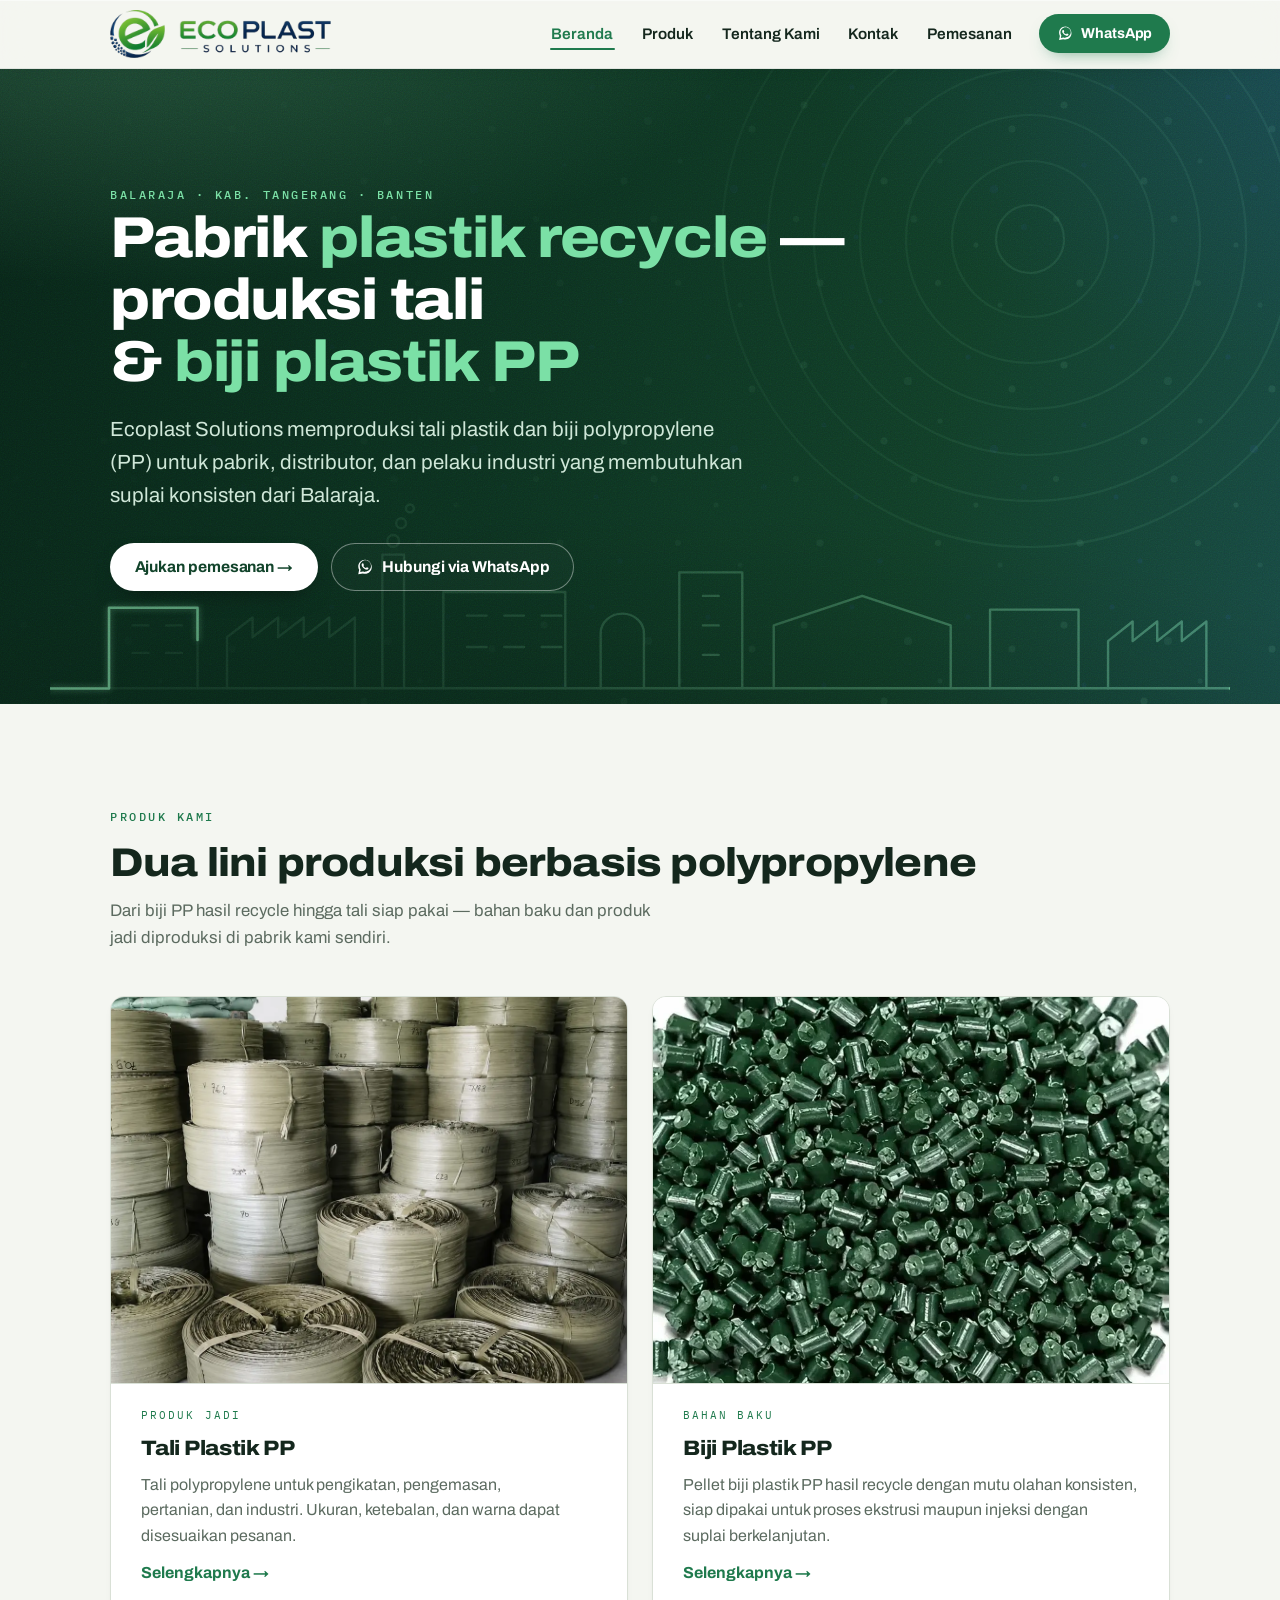
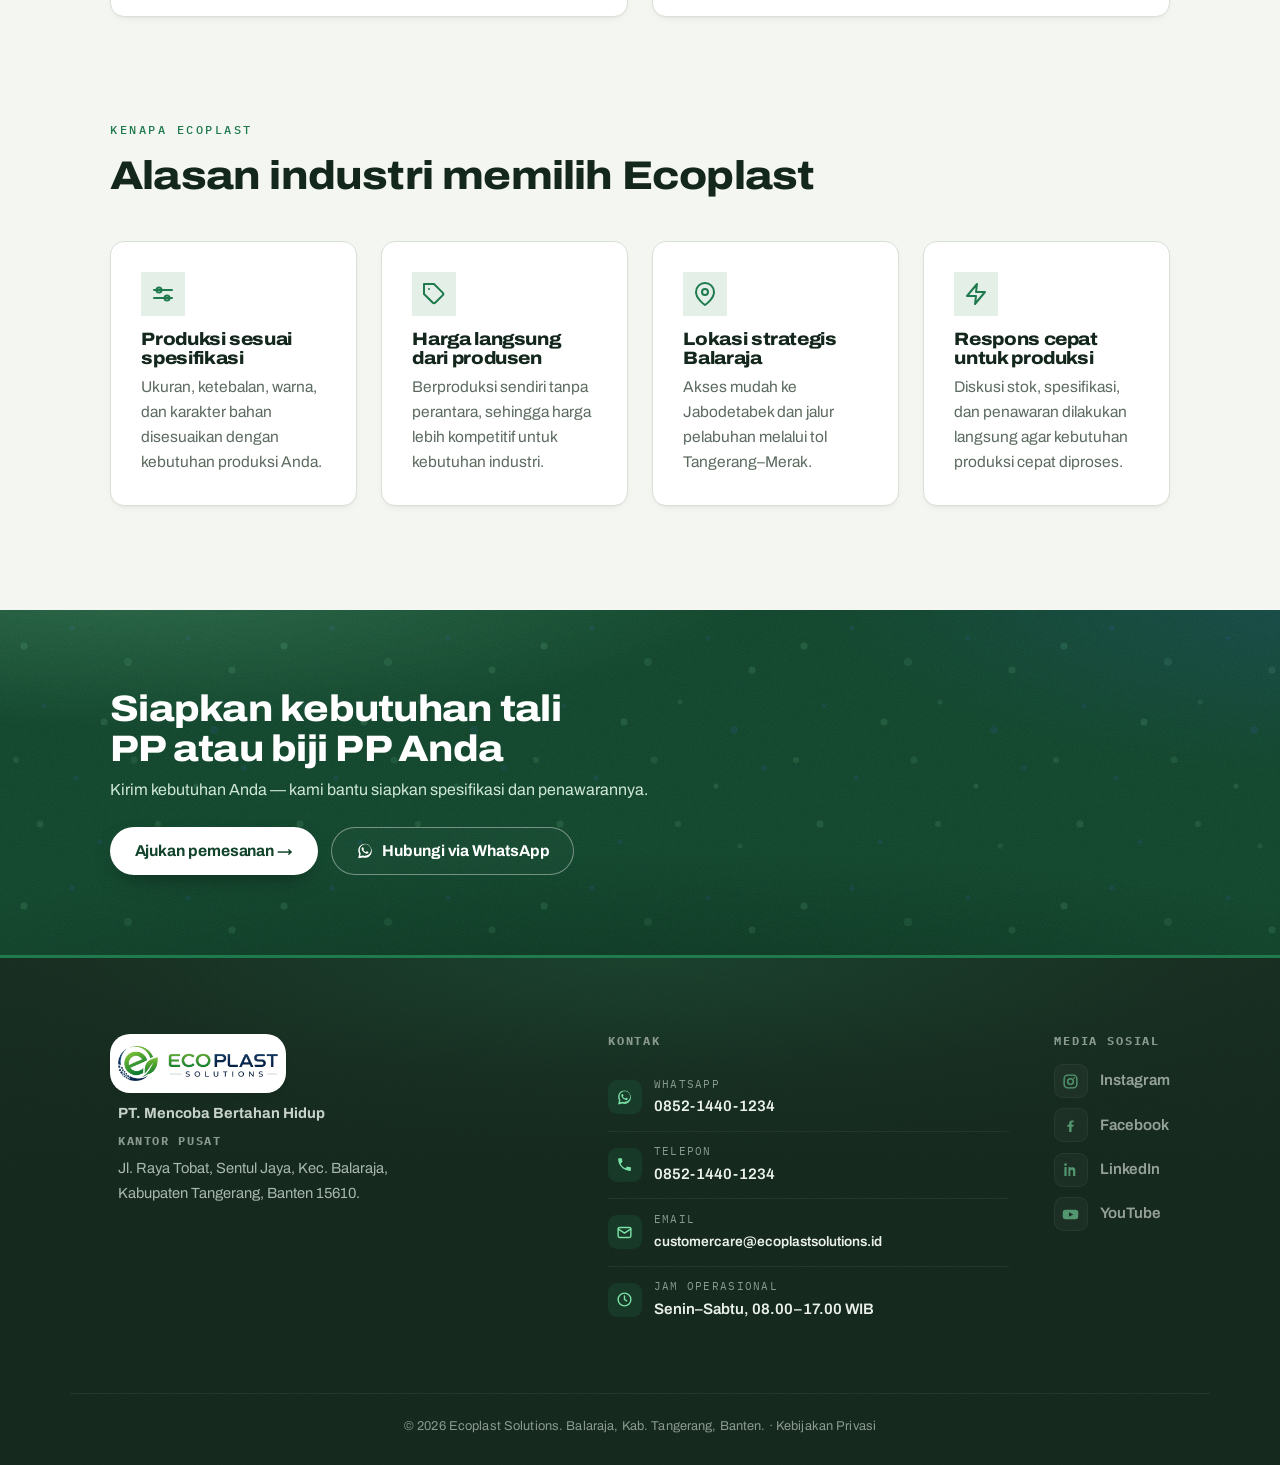
==== commit 9ee3fbfd: "Alamat jadi "Jl. Raya Tobat, Sentul Jaya, Kabupaten Tangerang" Permintaan pemilik. Sebelumnya "Kp. T" ====
--- a/index.html
+++ b/index.html
@@ -36,8 +36,8 @@
   <link rel="preconnect" href="https://fonts.googleapis.com" />
   <link rel="preconnect" href="https://fonts.gstatic.com" crossorigin />
   <link href="https://fonts.googleapis.com/css2?family=Archivo:wght@400;500;600;700;800;900&family=IBM+Plex+Mono:wght@400;500&display=swap" rel="stylesheet" />
-  <link rel="stylesheet" href="/styles.css?v=20260905s" />
-  <link rel="stylesheet" href="/responsive.css?v=20260905s" />
+  <link rel="stylesheet" href="/styles.css?v=20260905x" />
+  <link rel="stylesheet" href="/responsive.css?v=20260905x" />
 
   <script type="application/ld+json">
   {
@@ -57,7 +57,7 @@
         "email": "customercare@ecoplastsolutions.id",
         "address": {
           "@type": "PostalAddress",
-          "streetAddress": "Kp. Tobat, Desa Sentul Jaya, Kec. Balaraja, Kab. Tangerang",
+          "streetAddress": "Jl. Raya Tobat, Sentul Jaya, Kec. Balaraja, Kabupaten Tangerang",
           "addressLocality": "Balaraja",
           "addressRegion": "Banten",
           "postalCode": "15610",
@@ -298,8 +298,8 @@
         <p class="foot-address">
           <span class="foot-address__org">PT. Mencoba Bertahan Hidup</span>
           <strong>Kantor Pusat</strong>
-          Kp. Tobat, Desa Sentul Jaya, Kec. Balaraja,<br />
-          Kab. Tangerang, Banten 15610.
+          Jl. Raya Tobat, Sentul Jaya, Kec. Balaraja,<br />
+          Kabupaten Tangerang, Banten 15610.
         </p>
       </div>
       <div class="foot-col">
--- a/styles.css
+++ b/styles.css
@@ -58,7 +58,13 @@
   --ease: cubic-bezier(.4, 0, .2, 1);
   --ease-out: cubic-bezier(.16, 1, .3, 1);
   --dur: .22s;
-  --dur-slow: .4s;
+  /* .62s, bukan .4s lagi. Nilainya diubah 11 Sep 2026 saat zoom galeri
+     dikalemkan — dan itu aman justru karena saat itu `--dur-slow` sudah TIDAK
+     dipakai siapa pun: dua pemakainya (transisi `.pcard__img` dan `.gshot__img`)
+     hilang pada hari yang sama. Token yatim itu ketahuan lewat audit dead code,
+     bukan dari membaca berkas. Dipakai lagi di `.gshot__img` menggantikan angka
+     lepas `.62s`, supaya aturan "semua transisi memakai token" tetap berlaku. */
+  --dur-slow: .62s;
   --dur-reveal: 1.1s; /* khusus reveal scroll-in — lambat & elegan (bukan kaku) */
 
   --font-sans: "Archivo", system-ui, -apple-system, Segoe UI, Roboto, sans-serif;
@@ -238,7 +244,8 @@
 
 /* Brand header = ASET YANG SAMA dengan footer (`assets/logo-lockup.png`) supaya
    susunan DAN tipografi wordmark konsisten di kedua tempat. Sebelumnya header
-   memakai emblem `logo-mark.png` + teks HTML ber-font Archivo satu baris, sementara
+   memakai emblem tersendiri (`logo-mark.png`, berkasnya sudah dihapus 11 Sep 2026
+   karena tak dipakai lagi) + teks HTML ber-font Archivo satu baris, sementara
    footer memakai huruf logo asli bertumpuk — dua wordmark yang jelas beda.
    Tidak ada lagi teks wordmark HTML di situs ini: `.brand__name` & `.eco` sudah
    DIHAPUS dari styles.css dan responsive.css. Nama aksesibel tetap ada lewat
@@ -468,14 +475,28 @@
    kartu Profil di tentang.html "belum ada efek hover", lalu menegaskan hasilnya
    jadi tidak konsisten. Betul — sebagian kontainer terangkat jelas, sebagian
    tampak mati. Konsistensi menang atas kemurnian semantik.
-   `.order-form` IKUT, tidak lagi dikecualikan: pengecualian itu justru yang
-   membuatnya terasa pilih kasih. Angkatannya tidak berkedip saat mengisi karena
-   hover tetap aktif selama kursor di dalam formulir.
    JANGAN pakai `.card:not(...)` — `:not()` IKUT MENAMBAH bobot spesifisitas
    (3 kelas) dan diam-diam mengalahkan `.pcard:hover` (2 kelas) berapa pun
    urutannya; sudah pernah mematikan hover kartu produk. Semua aturan hover kartu
    dijaga tetap 2 kelas supaya URUTAN yang menentukan, bukan bobot. */
 .card:hover { border-color: rgba(31,122,77,.5); box-shadow: var(--shadow-lg); }
+
+/* KECUALI FORMULIR PEMESANAN — `.order-form` diam total saat hover (permintaan
+   pemilik 11 Sep 2026: formulir "Data pemesan & kebutuhan" tidak perlu dikasih
+   hover).
+   Riwayatnya bolak-balik, jadi jangan diputar balik tanpa permintaan baru:
+   mula-mula formulir memang dikecualikan; 5 Sep 2026 pengecualian itu DICABUT
+   dengan alasan "justru pengecualian itu yang membuatnya terasa pilih kasih";
+   11 Sep 2026 dipasang lagi atas permintaan langsung. Alasannya masuk akal —
+   kartu lain cuma dilihat, formulir ini DIISI, dan panel setinggi ~1500px yang
+   ikut bergeser 4px saat kursor masuk terasa seperti halaman bergerak sendiri.
+   Kartu "Syarat pemesanan" di atasnya TIDAK ikut dikecualikan; ia kartu info
+   biasa dan tetap bereaksi seperti kartu di halaman lain.
+   Ditulis sebagai aturan TERPISAH, bukan `:not()`, supaya tetap 2 kelas dan
+   menang karena URUTAN (lihat peringatan di atas). Nilainya dikembalikan
+   eksplisit ke keadaan diam `.card`, bukan sekadar `transform: none`, supaya
+   border dan bayangannya pun tidak ikut berubah. */
+.order-form:hover { border-color: var(--line); box-shadow: var(--shadow-sm); }
 
 .quote-card:hover { box-shadow: var(--shadow-lg); }
 
@@ -629,10 +650,9 @@
   object-position: center;
   display: block;
   background: #EDF1EA;                 /* placeholder saat lazy-load, tanpa lompatan layout */
-  /* .62s, lebih lambat dari `--dur-slow` (.4s) yang dipakai zoom foto lain dulu.
-     Dibiarkan angka lepas, bukan token baru, karena cuma satu tempat yang
-     memakainya — lihat alasannya di aturan hover di bawah. */
-  transition: transform .62s var(--ease-out);
+  /* `--dur-slow` = .62s. Ini satu-satunya pemakainya, dan nilai tokennya memang
+     disesuaikan untuk zoom ini (lihat catatan di blok token). */
+  transition: transform var(--dur-slow) var(--ease-out);
 }
 /* Zoom SENGAJA lembut (permintaan pemilik 11 Sep 2026: "efek zoomnya biar agak
    kalem"). Dua hal yang diturunkan sekaligus, karena "kalem" itu soal seberapa
@@ -1337,6 +1357,19 @@
 
 .of-consent { display: flex; gap: 0.6rem; align-items: flex-start; font-size: 0.9rem; color: var(--muted); }
 .of-consent input { width: auto; margin-top: 0.2rem; accent-color: var(--green); }
+/* Keadaan MATI: centang persetujuan baru bisa diklik setelah seluruh isian lain
+   lengkap (permintaan pemilik 11 Sep 2026). Bloknya TETAP terlihat — orang perlu
+   bisa membaca dulu apa yang akan disetujui, dan tinggi halaman tidak berubah-ubah
+   saat mengisi. Sebelumnya seluruh fieldset disembunyikan; itu memenuhi "tak bisa
+   diklik" tapi menyembunyikan isinya dan membuat halaman melompat.
+   `transition` sengaja ada supaya perpindahan redup → normal tidak mengejutkan;
+   `cursor: not-allowed` dipasang di LABEL, bukan cuma di input, supaya kursor
+   sudah memberi tahu sebelum orang mengarahkannya tepat ke kotak kecil itu.
+   Redupnya `.55`, bukan lebih pekat: teksnya masih harus terbaca, karena justru
+   itu gunanya dibiarkan tampil. Terukur — lihat catatan kontras di CLAUDE.md. */
+.of-consent { transition: opacity var(--dur) var(--ease); }
+.of-consent--mati { opacity: .55; cursor: not-allowed; }
+.of-consent--mati input { cursor: not-allowed; }
 
 /* Umpan bot: didorong keluar layar, BUKAN display:none — sebagian pengisi
    otomatis melewati kolom yang benar-benar disembunyikan. */
@@ -1347,7 +1380,12 @@
   justify-content: space-between; padding: var(--card-pad); background: var(--bg);
   border-top: 1px solid var(--line);
 }
-.of-side { margin: 0; font-size: 0.86rem; color: var(--muted); }
+/* `.of-side` DIHAPUS 11 Sep 2026 atas permintaan pemilik, beserta markup-nya
+   ("Perlu lebih cepat? Hubungi via WhatsApp."). Tautan WhatsApp tetap tersedia
+   di header dan di FAB mengambang pada mobile, jadi tak ada jalan yang hilang.
+   `justify-content: space-between` di atas SENGAJA dipertahankan: kini hanya
+   tombol yang tersisa sehingga ia rata kiri — hasilnya sama dengan
+   `flex-start`, dan aturannya tetap benar kalau kelak ada isi kedua. */
 .of-actions .btn[disabled] { opacity: .6; cursor: progress; }
 
 .of-result { padding: var(--card-pad); border-top: 1px solid var(--line); font-size: 0.95rem; }
@@ -1467,6 +1505,13 @@
 .has-js .pcard.in:hover,
 .has-js .feature.in:hover,
 .has-js .card.in:hover   { transform: translateY(-4px); }
+/* Pengecualian formulir pemesanan harus ditulis DI SINI JUGA, bukan cukup di
+   `.order-form:hover` dekat `.card:hover`. Angkatannya datang dari aturan di
+   atas yang bernilai 3 kelas; `.order-form:hover` cuma 2, jadi ia bisa
+   membatalkan border & bayangan tapi TIDAK transform-nya — formulir akan tetap
+   melompat 4px. Sama-sama 3 kelas dan ditulis belakangan, jadi yang ini menang.
+   Alasan lengkapnya ada di komentar `.order-form:hover`. */
+.has-js .order-form.in:hover { transform: none; }
 
 /* ==========================================================================
    Responsive & Motion
--- a/responsive.css
+++ b/responsive.css
@@ -190,7 +190,8 @@
   .of-picks { grid-template-columns: 1fr; }
   .of-actions { flex-direction: column; align-items: stretch; }
   .of-actions .btn { width: 100%; }
-  .of-side { text-align: center; }
+  /* `.of-side` sudah tidak ada lagi (markup & aturannya dibuang 11 Sep 2026),
+     jadi aturan text-align-nya ikut dihapus dari sini. */
   .cta-band .container { flex-direction: column; align-items: flex-start; }
   /* Banner judul (produk/tentang/kontak): min-height lebih tinggi karena lead
      wrap lebih banyak di layar sempit — beri ruang agar ketiganya tetap seragam. */
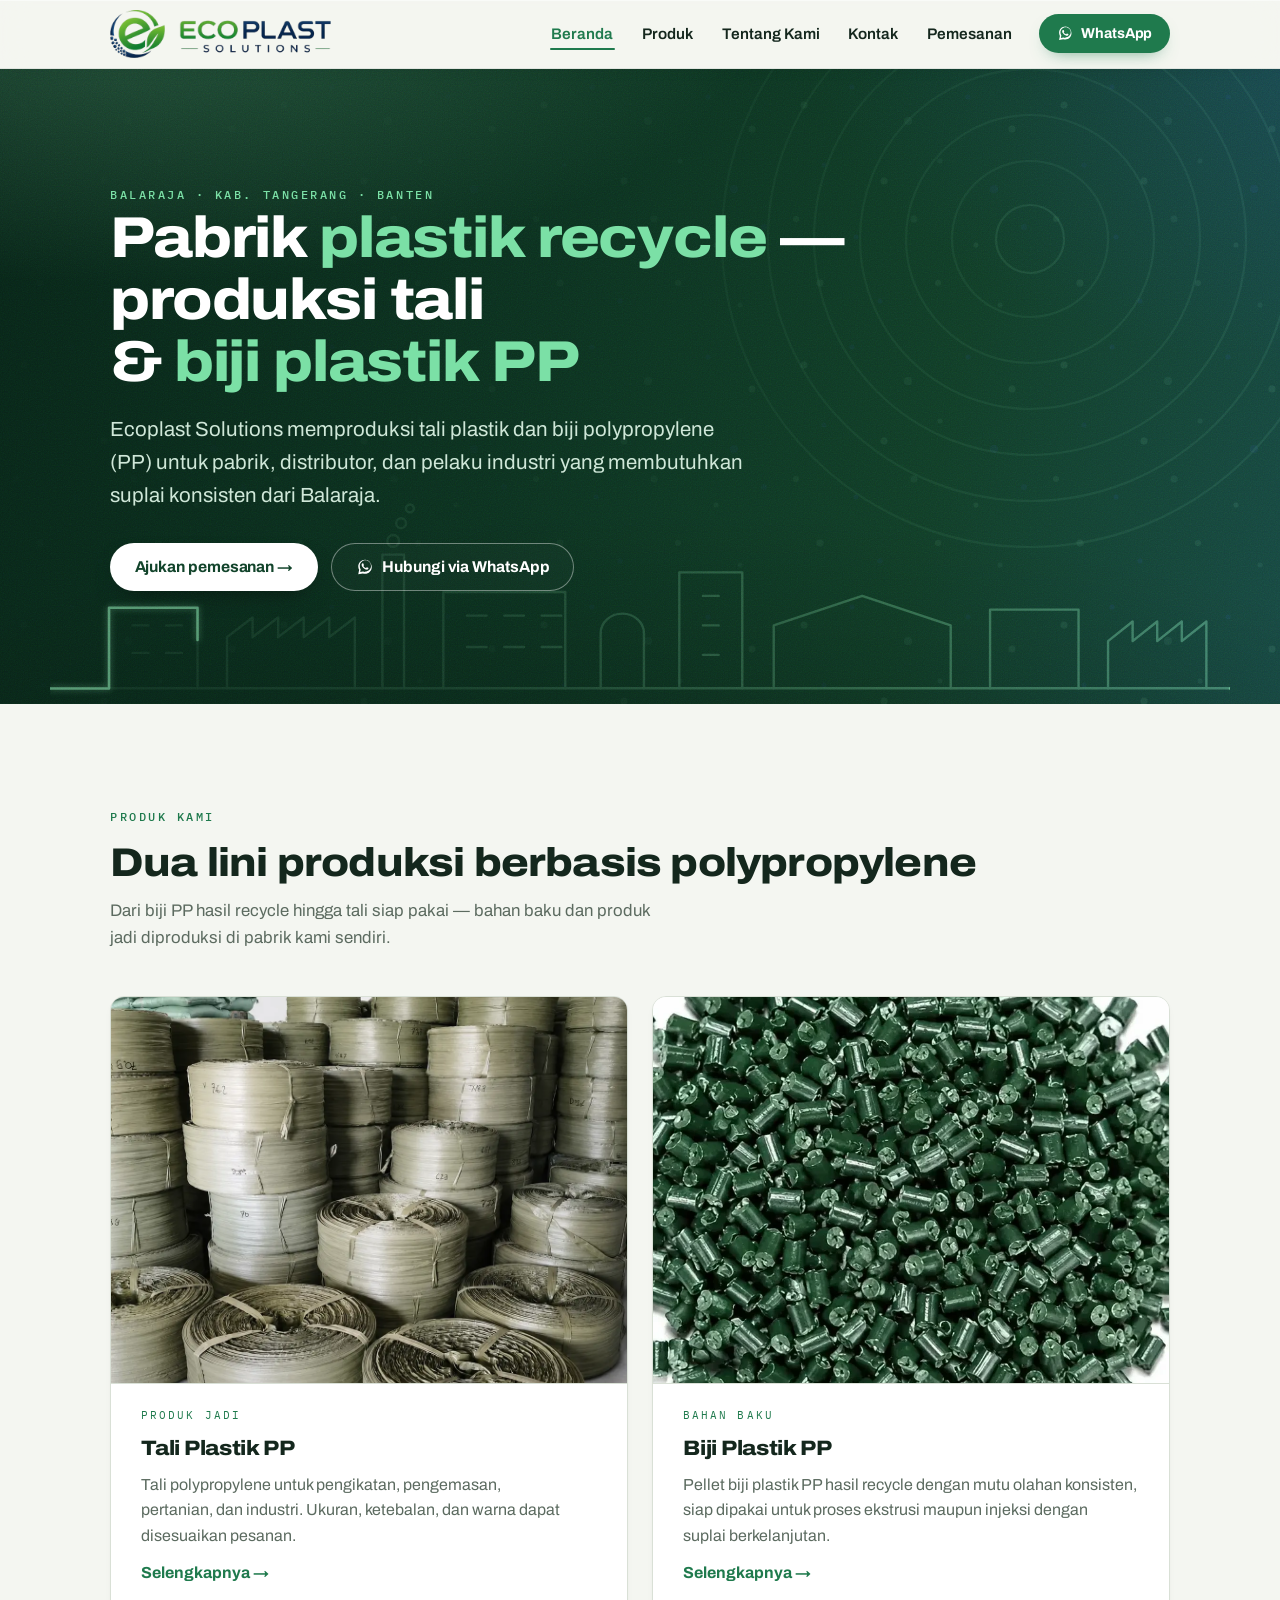
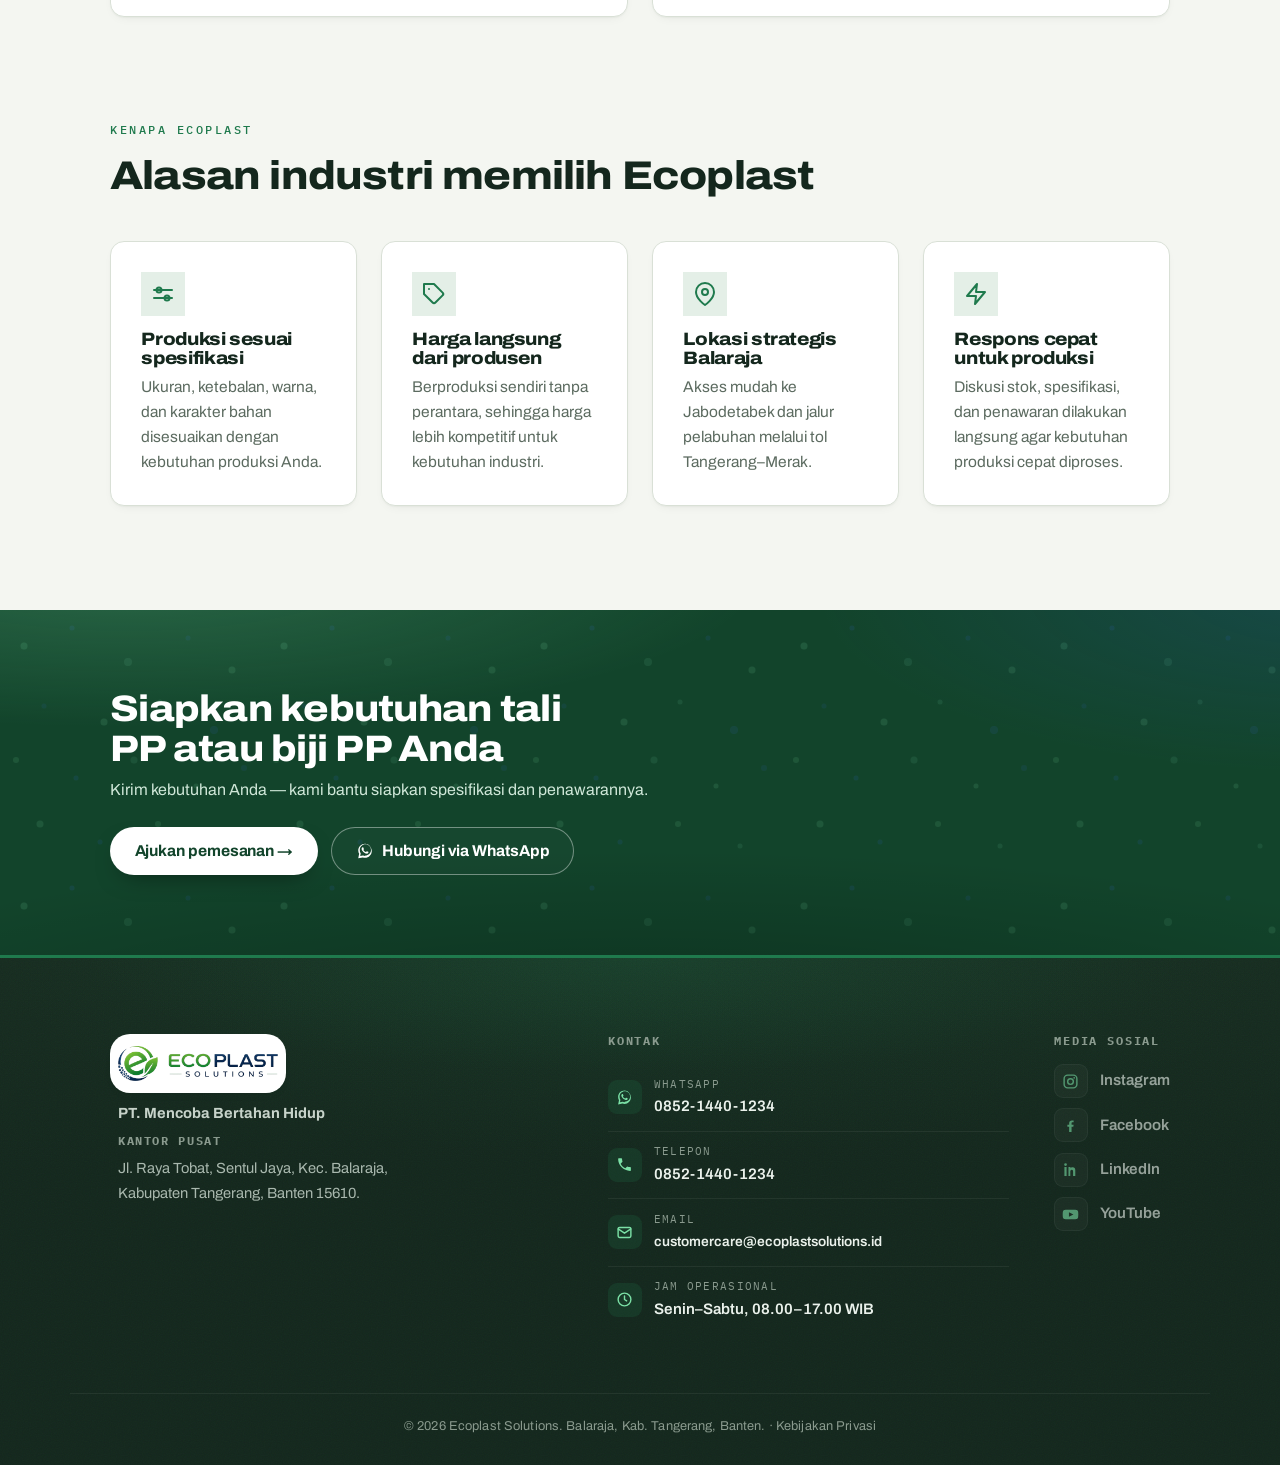
==== commit 69e41264: "Galeri mesin jadi 3 kolom di desktop (dari 2) Permintaan pemilik: "untuk mesin dan area produksi bua" ====
--- a/index.html
+++ b/index.html
@@ -36,8 +36,8 @@
   <link rel="preconnect" href="https://fonts.googleapis.com" />
   <link rel="preconnect" href="https://fonts.gstatic.com" crossorigin />
   <link href="https://fonts.googleapis.com/css2?family=Archivo:wght@400;500;600;700;800;900&family=IBM+Plex+Mono:wght@400;500&display=swap" rel="stylesheet" />
-  <link rel="stylesheet" href="/styles.css?v=20260905x" />
-  <link rel="stylesheet" href="/responsive.css?v=20260905x" />
+  <link rel="stylesheet" href="/styles.css?v=20260918a" />
+  <link rel="stylesheet" href="/responsive.css?v=20260918a" />
 
   <script type="application/ld+json">
   {
--- a/styles.css
+++ b/styles.css
@@ -614,8 +614,17 @@
    grid seragam. Pada 4/3 keempat mesin tetap terbaca penuh dan foto lanskap
    tidak kehilangan panel kontrolnya; pada 1/1 panel itu terpotong. Kalau kelak
    menambah foto, cek ulang crop-nya sebelum mengubah rasio ini.
+   TIGA KOLOM di desktop (permintaan pemilik 18 Sep 2026, sebelumnya dua). Cocok
+   karena fotonya ada 6: tepat 2 baris penuh, tidak ada tile yatim di baris akhir.
+   Kalau jumlah fotonya kelak berubah, ingat aritmetikanya — 7 foto akan
+   menyisakan satu tile sendirian selebar sepertiga baris.
+   Tangganya: 3 kolom → 2 di ≤900px → 1 di ≤560px (dua yang terakhir di
+   responsive.css). Ambang 900px itu penting, bukan pilihan bebas: TERUKUR, di 3
+   kolom tile tinggal 258x194px pada 901px — foto potret ter-crop 4/3 mulai
+   kehilangan konteks mesinnya di ukuran itu. Tepat di 900px ia melompat kembali
+   ke 397x298px karena 2 kolom.
    ========================================================================== */
-.gallery { display: grid; grid-template-columns: repeat(2, 1fr); gap: clamp(1rem, 2.2vw, 1.5rem); }
+.gallery { display: grid; grid-template-columns: repeat(3, 1fr); gap: clamp(1rem, 2.2vw, 1.5rem); }
 .gshot {
   margin: 0;
   background: #fff;
--- a/responsive.css
+++ b/responsive.css
@@ -12,6 +12,10 @@
   .contact-grid { grid-template-columns: 1fr; }
   .grid--4 { grid-template-columns: repeat(2, 1fr); }
   .steps { grid-template-columns: repeat(2, 1fr); }
+  /* Galeri mesin: 3 kolom (desktop) → 2 di sini. Tanpa langkah ini, tile 3 kolom
+     menyusut terus sampai ambang 1 kolom di ≤560px — di 561px tile tinggal ~166px,
+     terlalu kecil untuk membaca mesinnya. Turun ke 1 kolom tetap di ≤560px. */
+  .gallery { grid-template-columns: repeat(2, 1fr); }
   .foot-cols { grid-template-columns: 1fr 1fr; }   /* tablet: 2 kolom */
   /* Batalkan perapatan-ke-kanan kolom Media Sosial. Di desktop ia menyeimbangkan
      sisi kanan footer, tapi begitu grid tinggal 2 kolom (dan 1 kolom di ≤560px)
